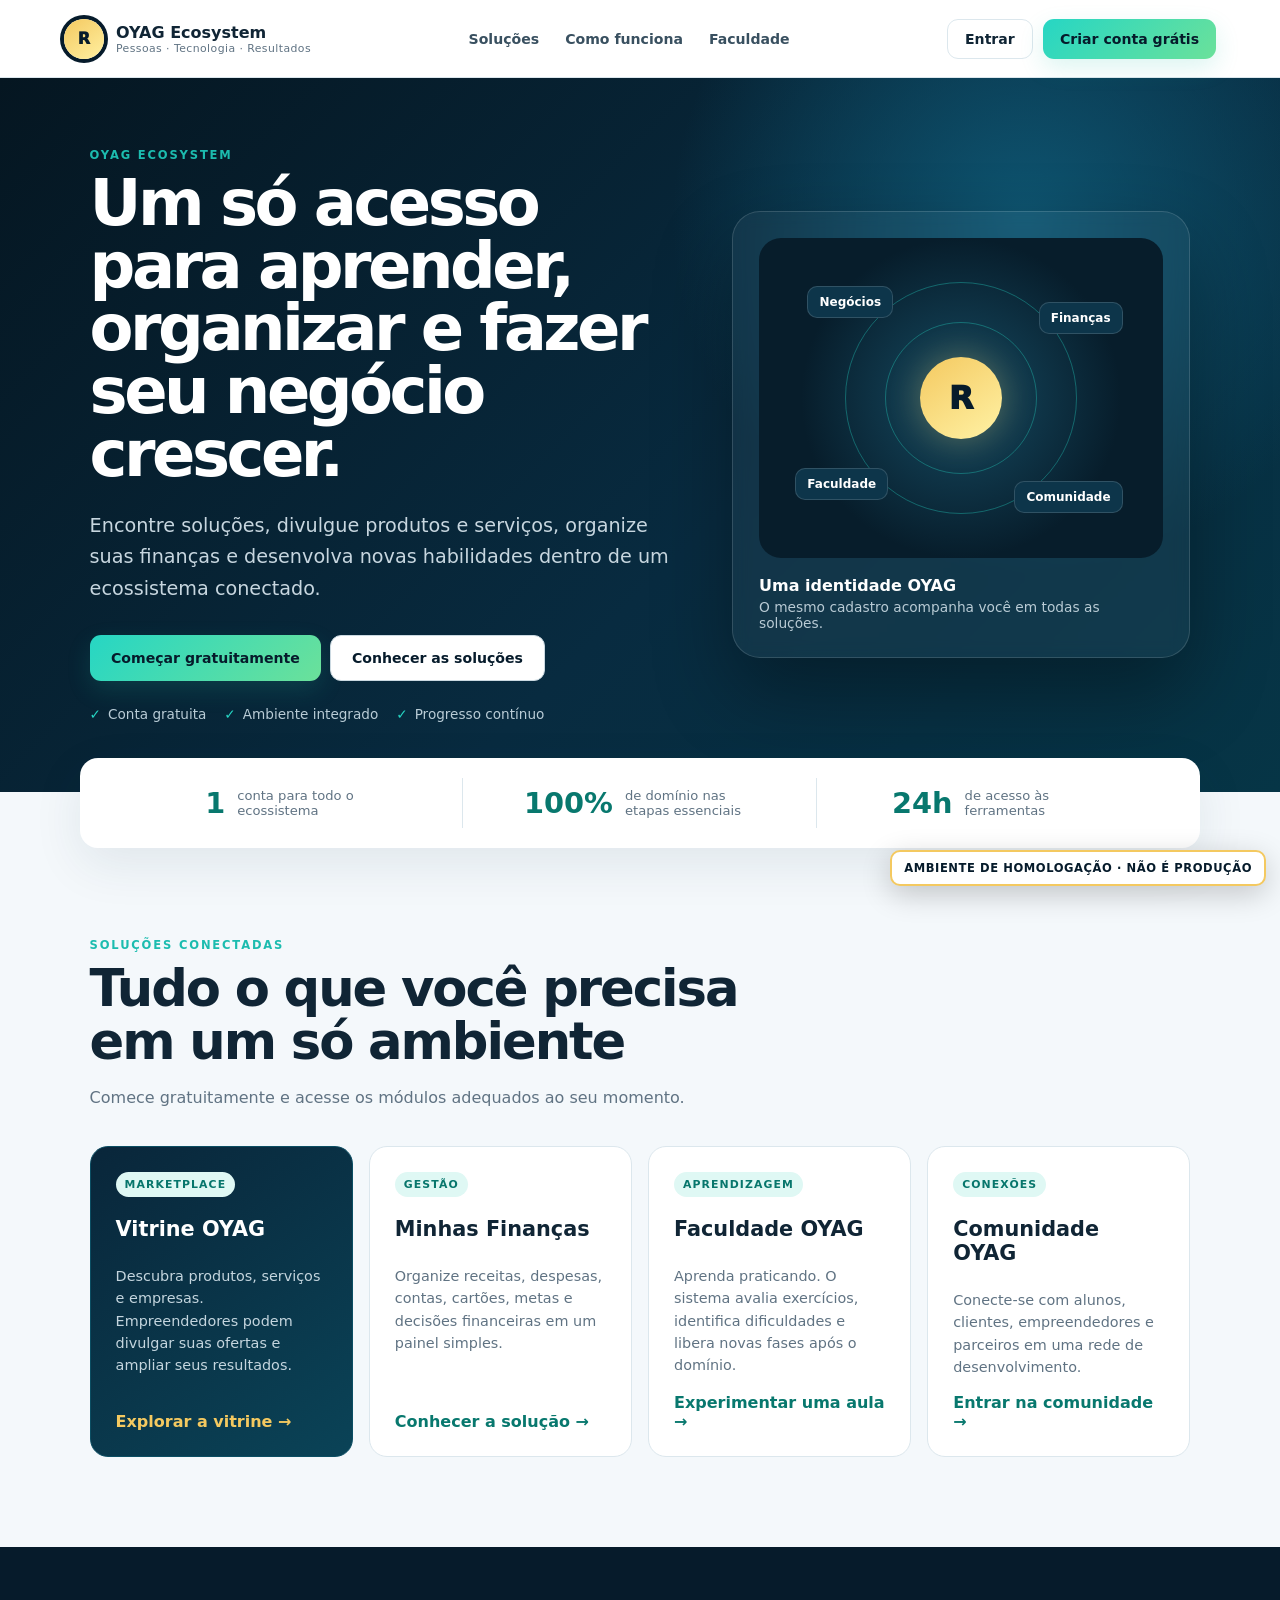
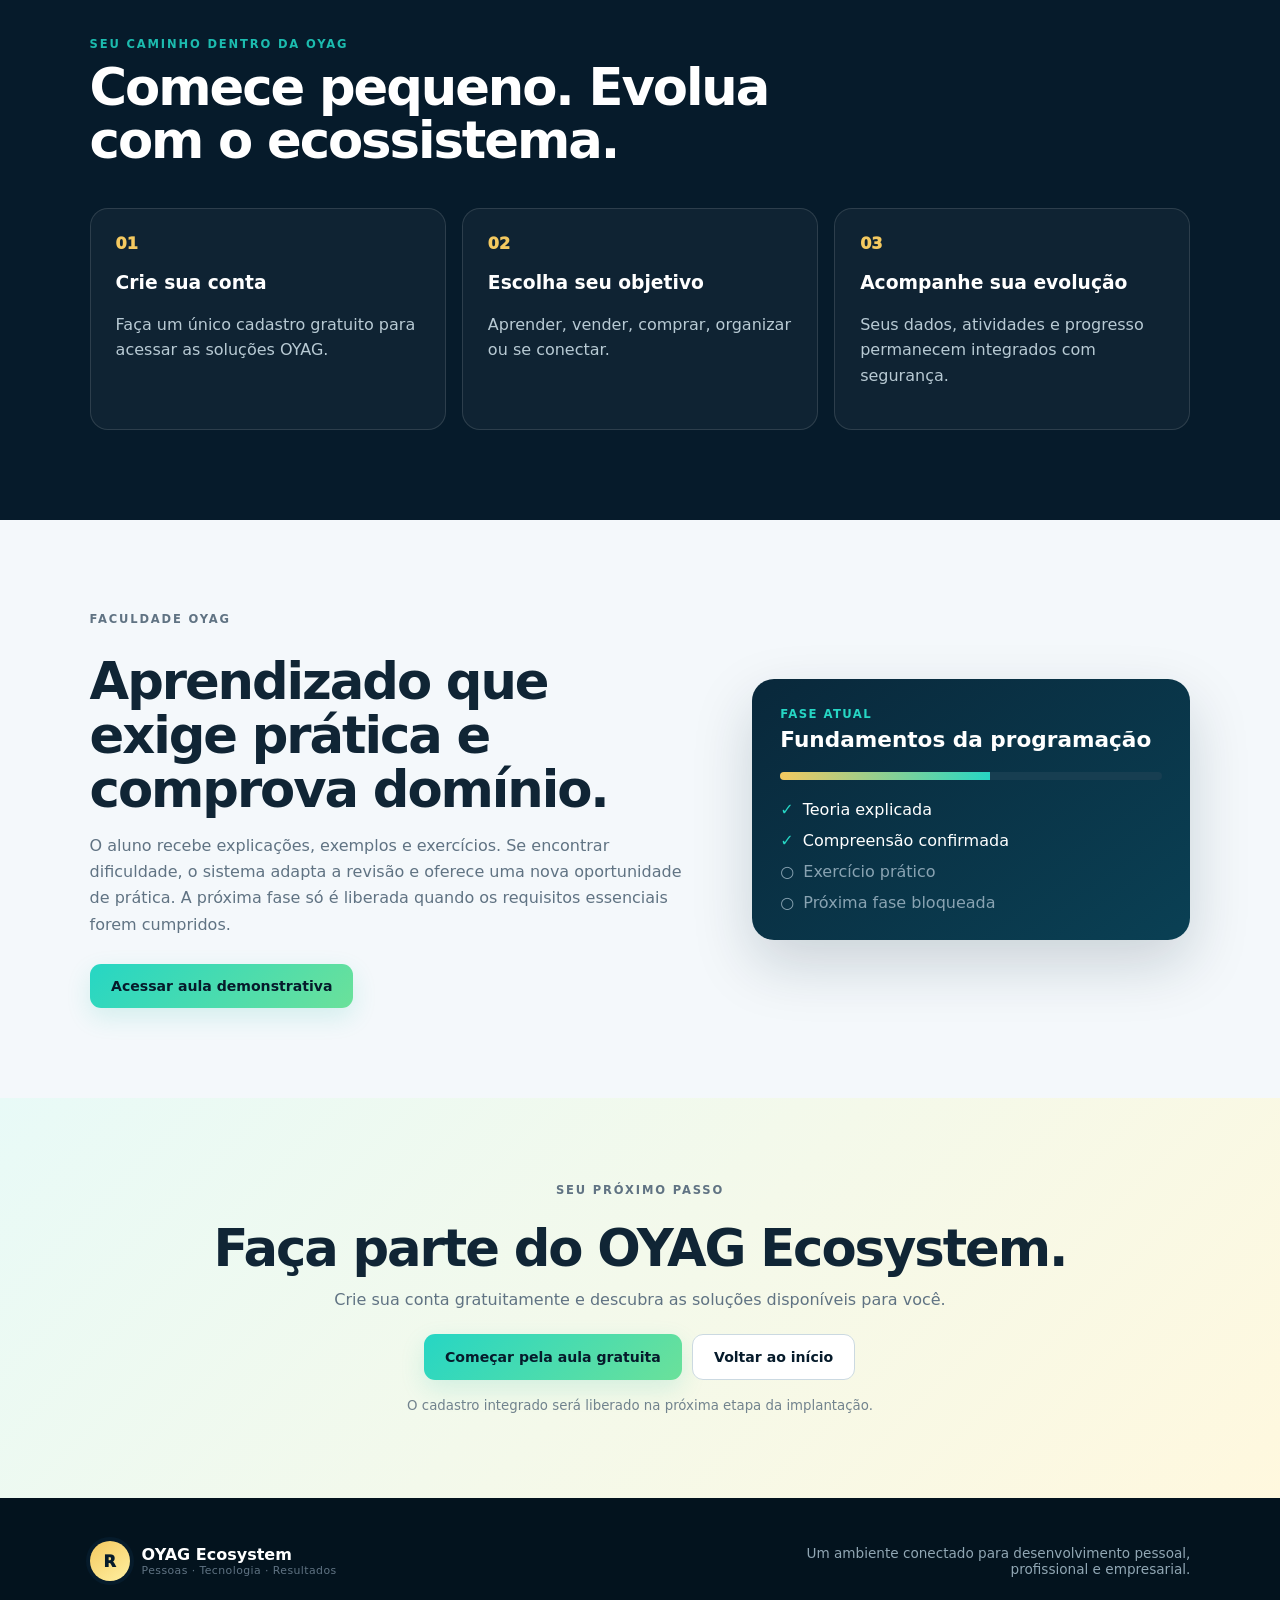
==== index.html @ 1063b657 "feat(homolog): connect public OYAG access to Supabase Auth" ====
<!doctype html>
<html lang="pt-BR">
<head>
  <meta charset="utf-8">
  <meta name="viewport" content="width=device-width,initial-scale=1">
  <meta name="description" content="OYAG Ecosystem: negócios, aprendizagem, gestão e oportunidades em uma única conta.">
  <title>OYAG Ecosystem</title>
  <link rel="stylesheet" href="./styles.css">
  <meta name="robots" content="noindex,nofollow,noarchive">
  <script src="./config.homolog.js" defer></script>
</head>
<body><div class="homolog-badge" role="status">AMBIENTE DE HOMOLOGAÇÃO · NÃO É PRODUÇÃO</div>
<header class="topbar">
  <a class="brand" href="#inicio" aria-label="OYAG Ecosystem"><span class="brand-mark">R</span><span><strong>OYAG Ecosystem</strong><small>Pessoas · Tecnologia · Resultados</small></span></a>
  <nav aria-label="Navegação principal"><a href="#solucoes">Soluções</a><a href="#como-funciona">Como funciona</a><a href="#faculdade">Faculdade</a></nav>
  <div class="header-actions"><a class="button ghost" href="./login.html">Entrar</a><a class="button primary" href="./login.html?mode=signup">Criar conta grátis</a></div>
</header>
<main>
  <section id="inicio" class="hero">
    <div class="hero-copy">
      <p class="eyebrow">OYAG Ecosystem</p>
      <h1>Um só acesso para aprender, organizar e fazer seu negócio crescer.</h1>
      <p class="lead">Encontre soluções, divulgue produtos e serviços, organize suas finanças e desenvolva novas habilidades dentro de um ecossistema conectado.</p>
      <div class="hero-actions"><a class="button primary large" href="./login.html?mode=signup">Começar gratuitamente</a><a class="button secondary large" href="#solucoes">Conhecer as soluções</a></div>
      <ul class="trust-list"><li>Conta gratuita</li><li>Ambiente integrado</li><li>Progresso contínuo</li></ul>
    </div>
    <div class="hero-panel" aria-label="Visão geral do OYAG Ecosystem">
      <div class="orbit"><span class="core">R</span><span class="node n1">Negócios</span><span class="node n2">Finanças</span><span class="node n3">Faculdade</span><span class="node n4">Comunidade</span></div>
      <div class="panel-note"><strong>Uma identidade OYAG</strong><span>O mesmo cadastro acompanha você em todas as soluções.</span></div>
    </div>
  </section>
  <section class="numbers" aria-label="Diferenciais"><div><strong>1</strong><span>conta para todo o ecossistema</span></div><div><strong>100%</strong><span>de domínio nas etapas essenciais</span></div><div><strong>24h</strong><span>de acesso às ferramentas</span></div></section>
  <section id="solucoes" class="section">
    <div class="section-heading"><p class="eyebrow">Soluções conectadas</p><h2>Tudo o que você precisa em um só ambiente</h2><p>Comece gratuitamente e acesse os módulos adequados ao seu momento.</p></div>
    <div class="cards">
      <article class="card featured"><span class="tag">Marketplace</span><h3>Vitrine OYAG</h3><p>Descubra produtos, serviços e empresas. Empreendedores podem divulgar suas ofertas e ampliar seus resultados.</p><a href="#acesso">Explorar a vitrine <span>→</span></a></article>
      <article class="card"><span class="tag">Gestão</span><h3>Minhas Finanças</h3><p>Organize receitas, despesas, contas, cartões, metas e decisões financeiras em um painel simples.</p><a href="#acesso">Conhecer a solução <span>→</span></a></article>
      <article class="card"><span class="tag">Aprendizagem</span><h3>Faculdade OYAG</h3><p>Aprenda praticando. O sistema avalia exercícios, identifica dificuldades e libera novas fases após o domínio.</p><a href="./faculdade/">Experimentar uma aula <span>→</span></a></article>
      <article class="card"><span class="tag">Conexões</span><h3>Comunidade OYAG</h3><p>Conecte-se com alunos, clientes, empreendedores e parceiros em uma rede de desenvolvimento.</p><a href="./login.html">Entrar na comunidade <span>→</span></a></article>
    </div>
  </section>
  <section id="como-funciona" class="section dark">
    <div class="section-heading"><p class="eyebrow">Seu caminho dentro da OYAG</p><h2>Comece pequeno. Evolua com o ecossistema.</h2></div>
    <div class="steps"><article><span>01</span><h3>Crie sua conta</h3><p>Faça um único cadastro gratuito para acessar as soluções OYAG.</p></article><article><span>02</span><h3>Escolha seu objetivo</h3><p>Aprender, vender, comprar, organizar ou se conectar.</p></article><article><span>03</span><h3>Acompanhe sua evolução</h3><p>Seus dados, atividades e progresso permanecem integrados com segurança.</p></article></div>
  </section>
  <section id="faculdade" class="section split">
    <div><p class="eyebrow">Faculdade OYAG</p><h2>Aprendizado que exige prática e comprova domínio.</h2><p>O aluno recebe explicações, exemplos e exercícios. Se encontrar dificuldade, o sistema adapta a revisão e oferece uma nova oportunidade de prática. A próxima fase só é liberada quando os requisitos essenciais forem cumpridos.</p><a class="button primary large" href="./faculdade/">Acessar aula demonstrativa</a></div>
    <div class="learning-card"><span>Fase atual</span><strong>Fundamentos da programação</strong><div class="progress"><i></i></div><ul><li class="done">Teoria explicada</li><li class="done">Compreensão confirmada</li><li>Exercício prático</li><li>Próxima fase bloqueada</li></ul></div>
  </section>
  <section id="acesso" class="cta"><p class="eyebrow">Seu próximo passo</p><h2>Faça parte do OYAG Ecosystem.</h2><p>Crie sua conta gratuitamente e descubra as soluções disponíveis para você.</p><div><a class="button primary large" href="./faculdade/">Começar pela aula gratuita</a><a class="button secondary large" href="#inicio">Voltar ao início</a></div><small>O cadastro integrado será liberado na próxima etapa da implantação.</small></section>
</main>
<footer><a class="brand" href="#inicio"><span class="brand-mark">R</span><span><strong>OYAG Ecosystem</strong><small>Pessoas · Tecnologia · Resultados</small></span></a><p>Um ambiente conectado para desenvolvimento pessoal, profissional e empresarial.</p></footer>
</body>
</html>
---- styles.css ----
:root{--navy:#061b2b;--navy2:#0a3148;--cyan:#26d6c4;--gold:#f4c960;--paper:#f4f8fb;--white:#fff;--ink:#102535;--muted:#607383;--line:#dce7ed}*{box-sizing:border-box}html{scroll-behavior:smooth;overflow-x:hidden}body{margin:0;overflow-x:hidden;background:var(--paper);color:var(--ink);font-family:Inter,ui-sans-serif,system-ui,-apple-system,"Segoe UI",sans-serif}a{color:inherit}.topbar{height:78px;padding:0 clamp(18px,5vw,72px);display:flex;align-items:center;justify-content:space-between;gap:24px;background:#fff;border-bottom:1px solid var(--line);position:sticky;top:0;z-index:20}.brand{display:flex;align-items:center;gap:12px;text-decoration:none;min-width:max-content}.brand-mark{width:40px;height:40px;display:grid;place-items:center;border-radius:50%;background:linear-gradient(145deg,var(--gold),#fff0a1);color:var(--navy);font-weight:950;box-shadow:0 0 0 4px var(--navy)}.brand strong,.brand small{display:block}.brand small{font-size:.68rem;color:var(--muted);letter-spacing:.04em}.topbar nav{display:flex;gap:26px}.topbar nav a{text-decoration:none;font-size:.88rem;font-weight:750;color:#395060}.header-actions,.hero-actions{display:flex;gap:10px}.button{display:inline-flex;align-items:center;justify-content:center;text-decoration:none;border-radius:11px;padding:11px 17px;font-weight:850;font-size:.88rem;transition:.2s}.button:hover{transform:translateY(-2px)}.primary{background:linear-gradient(135deg,var(--cyan),#6be19a);color:var(--navy);box-shadow:0 9px 24px #21bfa528}.ghost{border:1px solid var(--line);background:#fff}.secondary{background:#fff;color:var(--navy);border:1px solid #cbd9e1}.large{padding:14px 21px}.hero{min-height:650px;padding:70px clamp(20px,7vw,110px);display:grid;grid-template-columns:minmax(0,1.12fr) minmax(360px,.88fr);align-items:center;gap:60px;background:radial-gradient(circle at 80% 20%,#0e5571 0,transparent 30%),linear-gradient(135deg,#051621,#082b40 58%,#063546);color:#fff}.eyebrow{margin:0 0 10px;color:#1cbcaf;font-weight:900;text-transform:uppercase;letter-spacing:.16em;font-size:.72rem}.hero h1{font-size:clamp(2.5rem,5vw,5rem);line-height:.98;letter-spacing:-.055em;margin:0;max-width:850px}.lead{max-width:720px;color:#c7d6df;font-size:clamp(1rem,1.6vw,1.2rem);line-height:1.65;margin:24px 0 30px}.trust-list{display:flex;flex-wrap:wrap;gap:18px;list-style:none;padding:0;margin:25px 0 0;color:#b9ccd6;font-size:.85rem}.trust-list li:before{content:"✓";color:var(--cyan);font-weight:900;margin-right:7px}.hero-panel{border:1px solid #ffffff24;border-radius:28px;background:#ffffff0b;padding:26px;box-shadow:0 35px 80px #0005;backdrop-filter:blur(8px)}.orbit{height:320px;border-radius:22px;background:radial-gradient(circle,#164b62,#071d2b 62%);position:relative;overflow:hidden}.orbit:before,.orbit:after{content:"";position:absolute;inset:50%;transform:translate(-50%,-50%);border:1px solid #25d6c45c;border-radius:50%;width:230px;height:230px}.orbit:after{width:150px;height:150px}.core{position:absolute;inset:50% auto auto 50%;transform:translate(-50%,-50%);width:82px;height:82px;border-radius:50%;display:grid;place-items:center;background:linear-gradient(145deg,var(--gold),#fff2a5);color:var(--navy);font-size:2rem;font-weight:950;z-index:2;box-shadow:0 0 35px #f4c96055}.node{position:absolute;background:#0d354a;border:1px solid #ffffff25;border-radius:10px;padding:8px 11px;font-size:.75rem;font-weight:800}.n1{top:15%;left:12%}.n2{top:20%;right:10%}.n3{bottom:18%;left:9%}.n4{bottom:14%;right:10%}.panel-note{display:grid;gap:4px;margin-top:18px}.panel-note span{color:#b9cbd5;font-size:.86rem}.numbers{max-width:1120px;margin:-34px auto 0;padding:20px 30px;border-radius:18px;background:#fff;box-shadow:0 16px 50px #17374917;display:grid;grid-template-columns:repeat(3,1fr);position:relative;z-index:3}.numbers div{display:flex;align-items:center;justify-content:center;gap:12px;padding:8px 20px;border-right:1px solid var(--line)}.numbers div:last-child{border:0}.numbers strong{font-size:1.8rem;color:#08786e}.numbers span{font-size:.82rem;color:var(--muted);max-width:130px}.section{padding:90px clamp(20px,7vw,110px)}.section-heading{max-width:740px;margin-bottom:34px}.section-heading h2,.split h2,.cta h2{font-size:clamp(2rem,4vw,3.4rem);line-height:1.05;letter-spacing:-.04em;margin:0 0 14px}.section-heading>p:last-child,.split>div>p{color:var(--muted);line-height:1.65}.cards{display:grid;grid-template-columns:repeat(4,1fr);gap:16px}.card{min-height:285px;padding:25px;border:1px solid var(--line);border-radius:18px;background:#fff;display:flex;flex-direction:column}.card.featured{background:linear-gradient(145deg,#09263a,#0a4357);color:#fff;border-color:#0b4e63}.tag{align-self:flex-start;border-radius:99px;padding:6px 9px;background:#dff8f4;color:#07766c;font-size:.68rem;font-weight:900;text-transform:uppercase;letter-spacing:.1em}.card h3{font-size:1.3rem;margin:20px 0 10px}.card p{line-height:1.55;color:var(--muted);font-size:.9rem}.card.featured p{color:#c4d5de}.card a{margin-top:auto;text-decoration:none;font-weight:850;color:#08786e}.card.featured a{color:var(--gold)}.dark{background:var(--navy);color:#fff}.dark .section-heading{margin-bottom:40px}.steps{display:grid;grid-template-columns:repeat(3,1fr);gap:16px}.steps article{padding:25px;border:1px solid #ffffff1f;border-radius:18px;background:#ffffff0a}.steps span{color:var(--gold);font-weight:950}.steps p{color:#b8cad4;line-height:1.6}.split{display:grid;grid-template-columns:1.15fr .85fr;gap:70px;align-items:center}.split>div>p{margin-bottom:26px}.learning-card{padding:28px;border-radius:22px;background:linear-gradient(145deg,#09283b,#0a4054);color:#fff;box-shadow:0 24px 60px #09283b2d}.learning-card>span,.learning-card>strong{display:block}.learning-card>span{color:var(--cyan);font-size:.73rem;text-transform:uppercase;font-weight:900;letter-spacing:.12em}.learning-card>strong{font-size:1.35rem;margin:6px 0 20px}.progress{height:8px;border-radius:99px;background:#173e51;overflow:hidden}.progress i{display:block;width:55%;height:100%;background:linear-gradient(90deg,var(--gold),var(--cyan))}.learning-card ul{list-style:none;padding:0;margin:20px 0 0;display:grid;gap:12px}.learning-card li{color:#89a3b2}.learning-card li:before{content:"○";margin-right:9px}.learning-card li.done{color:#fff}.learning-card li.done:before{content:"✓";color:var(--cyan)}.cta{text-align:center;background:linear-gradient(135deg,#e8faf7,#fff8de);padding:85px 20px}.cta p{max-width:620px;margin:0 auto 25px;color:var(--muted)}.cta>div{display:flex;gap:10px;justify-content:center;flex-wrap:wrap}.cta small{display:block;margin-top:18px;color:#72838e}footer{background:#03131e;color:#fff;padding:34px clamp(20px,7vw,110px);display:flex;justify-content:space-between;align-items:center;gap:30px}footer p{color:#91a7b4;max-width:420px;text-align:right;font-size:.85rem}@media(max-width:980px){.topbar nav{display:none}.hero{grid-template-columns:1fr;padding-top:55px}.hero-panel{max-width:650px}.cards{grid-template-columns:repeat(2,1fr)}.split{grid-template-columns:1fr}.steps{grid-template-columns:1fr}}@media(max-width:650px){.topbar{height:70px;padding:0 14px}.brand small,.header-actions .ghost{display:none}.header-actions .button{padding:10px 12px;font-size:.76rem}.hero{padding:44px 18px 70px;grid-template-columns:1fr;gap:36px;min-height:auto}.hero h1{font-size:2.65rem}.hero-actions{display:grid}.hero-panel{padding:12px}.orbit{height:260px}.numbers{margin:0;border-radius:0;grid-template-columns:1fr;padding:15px}.numbers div{border-right:0;border-bottom:1px solid var(--line);justify-content:flex-start}.section{padding:65px 18px}.cards{grid-template-columns:1fr}.steps{grid-template-columns:1fr}.split{gap:35px}.cta{padding:65px 18px}footer{display:grid}footer p{text-align:left}}

/* Movimento leve e acessível */
@keyframes oyagRise{from{opacity:0;transform:translateY(18px)}to{opacity:1;transform:translateY(0)}}
@keyframes oyagReveal{from{opacity:0;transform:scale(.985)}to{opacity:1;transform:scale(1)}}
@keyframes oyagPulse{0%,100%{box-shadow:0 0 30px #f4c9603d}50%{box-shadow:0 0 46px #26d6c46b}}
@keyframes oyagOrbit{from{transform:translate(-50%,-50%) rotate(0deg)}to{transform:translate(-50%,-50%) rotate(360deg)}}

.hero-copy{animation:oyagRise .65s cubic-bezier(.2,.7,.2,1) both}
.hero-panel{animation:oyagReveal .7s .12s cubic-bezier(.2,.7,.2,1) both}
.numbers{animation:oyagRise .55s .22s cubic-bezier(.2,.7,.2,1) both}
.core{animation:oyagPulse 3.6s ease-in-out infinite}
.orbit:before{animation:oyagOrbit 24s linear infinite}
.card,.steps article,.learning-card{transition:transform .22s ease,box-shadow .22s ease,border-color .22s ease}
.card:hover,.steps article:hover{transform:translateY(-5px);box-shadow:0 16px 35px #082b4018;border-color:#26bdae70}
.learning-card:hover{transform:translateY(-4px);box-shadow:0 30px 70px #09283b3b}
.topbar nav a{position:relative;transition:color .18s ease}
.topbar nav a:after{content:"";position:absolute;left:0;right:100%;bottom:-7px;height:2px;background:var(--cyan);transition:right .2s ease}
.topbar nav a:hover{color:#08786e}.topbar nav a:hover:after{right:0}
.button{will-change:transform}.button:active{transform:translateY(0) scale(.98)}
.card a span{display:inline-block;transition:transform .18s ease}.card a:hover span{transform:translateX(4px)}

@media(prefers-reduced-motion:reduce){
 html{scroll-behavior:auto}
 *,*:before,*:after{animation-duration:.01ms!important;animation-iteration-count:1!important;transition-duration:.01ms!important;scroll-behavior:auto!important}
}

/* Homologação OYAG: identificação visual explícita */
.homolog-badge{position:fixed;right:14px;bottom:14px;z-index:999999;padding:9px 12px;border-radius:10px;background:#fff;color:#061b2b;border:2px solid #f4c960;font-size:.72rem;font-weight:900;letter-spacing:.05em;box-shadow:0 8px 30px #0003}
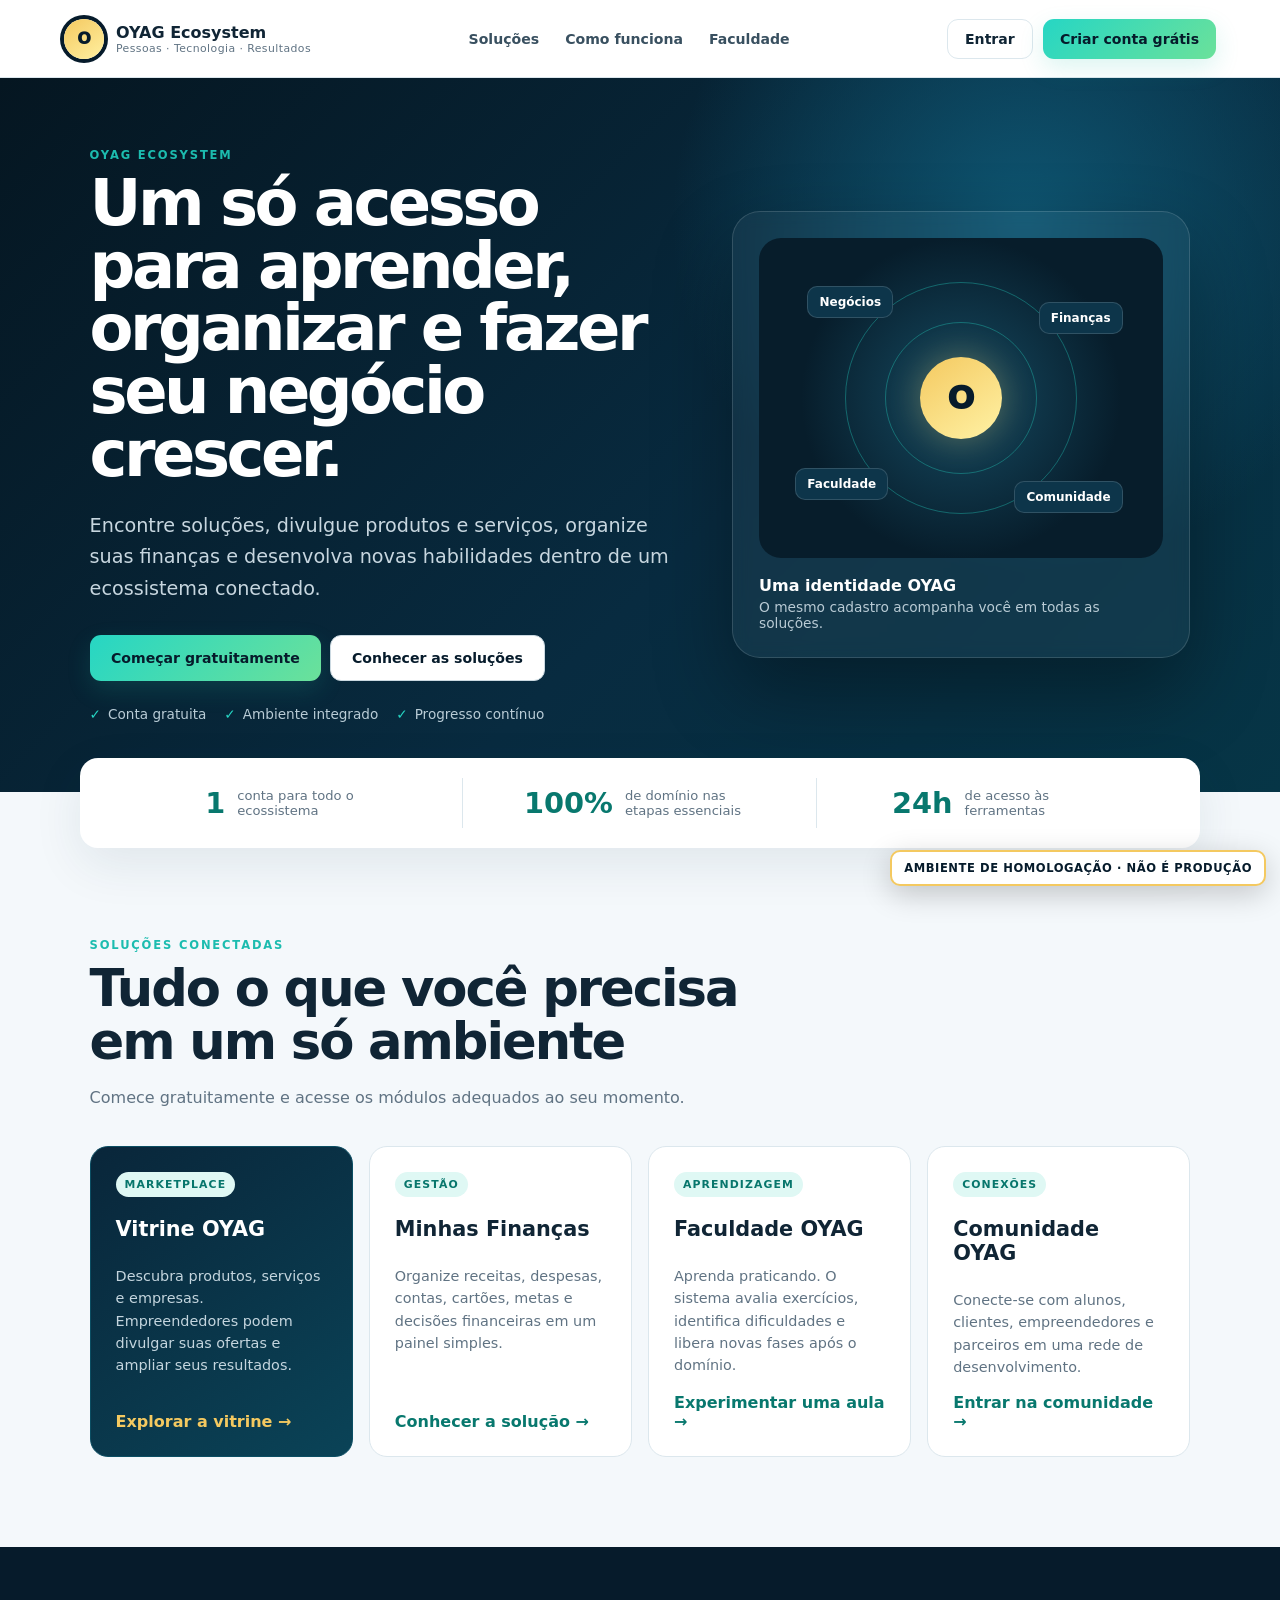
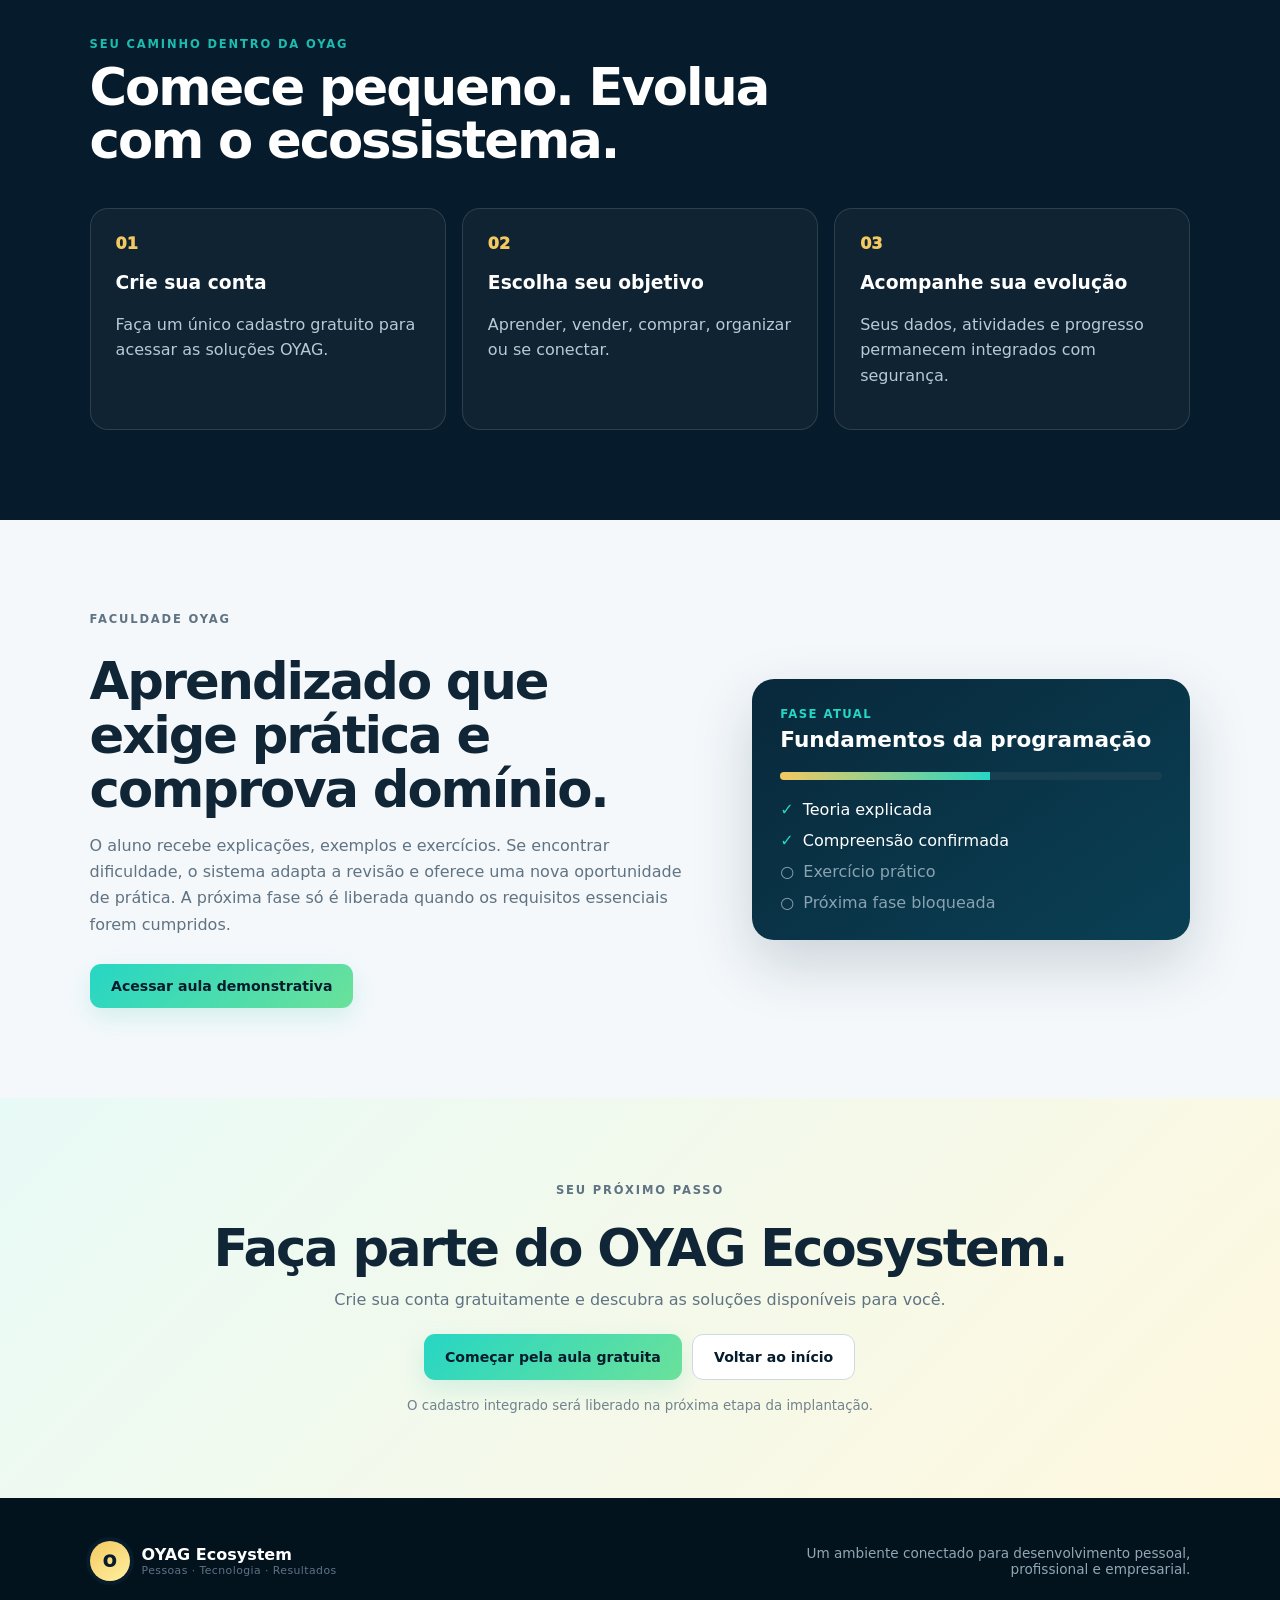
==== commit 345f5c6d: "brand(homolog): complete visible OYAG identity migration" ====
--- a/index.html
+++ b/index.html
@@ -11,7 +11,7 @@
 </head>
 <body><div class="homolog-badge" role="status">AMBIENTE DE HOMOLOGAÇÃO · NÃO É PRODUÇÃO</div>
 <header class="topbar">
-  <a class="brand" href="#inicio" aria-label="OYAG Ecosystem"><span class="brand-mark">R</span><span><strong>OYAG Ecosystem</strong><small>Pessoas · Tecnologia · Resultados</small></span></a>
+  <a class="brand" href="#inicio" aria-label="OYAG Ecosystem"><span class="brand-mark">O</span><span><strong>OYAG Ecosystem</strong><small>Pessoas · Tecnologia · Resultados</small></span></a>
   <nav aria-label="Navegação principal"><a href="#solucoes">Soluções</a><a href="#como-funciona">Como funciona</a><a href="#faculdade">Faculdade</a></nav>
   <div class="header-actions"><a class="button ghost" href="./login.html">Entrar</a><a class="button primary" href="./login.html?mode=signup">Criar conta grátis</a></div>
 </header>
@@ -25,7 +25,7 @@
       <ul class="trust-list"><li>Conta gratuita</li><li>Ambiente integrado</li><li>Progresso contínuo</li></ul>
     </div>
     <div class="hero-panel" aria-label="Visão geral do OYAG Ecosystem">
-      <div class="orbit"><span class="core">R</span><span class="node n1">Negócios</span><span class="node n2">Finanças</span><span class="node n3">Faculdade</span><span class="node n4">Comunidade</span></div>
+      <div class="orbit"><span class="core">O</span><span class="node n1">Negócios</span><span class="node n2">Finanças</span><span class="node n3">Faculdade</span><span class="node n4">Comunidade</span></div>
       <div class="panel-note"><strong>Uma identidade OYAG</strong><span>O mesmo cadastro acompanha você em todas as soluções.</span></div>
     </div>
   </section>
@@ -49,6 +49,6 @@
   </section>
   <section id="acesso" class="cta"><p class="eyebrow">Seu próximo passo</p><h2>Faça parte do OYAG Ecosystem.</h2><p>Crie sua conta gratuitamente e descubra as soluções disponíveis para você.</p><div><a class="button primary large" href="./faculdade/">Começar pela aula gratuita</a><a class="button secondary large" href="#inicio">Voltar ao início</a></div><small>O cadastro integrado será liberado na próxima etapa da implantação.</small></section>
 </main>
-<footer><a class="brand" href="#inicio"><span class="brand-mark">R</span><span><strong>OYAG Ecosystem</strong><small>Pessoas · Tecnologia · Resultados</small></span></a><p>Um ambiente conectado para desenvolvimento pessoal, profissional e empresarial.</p></footer>
+<footer><a class="brand" href="#inicio"><span class="brand-mark">O</span><span><strong>OYAG Ecosystem</strong><small>Pessoas · Tecnologia · Resultados</small></span></a><p>Um ambiente conectado para desenvolvimento pessoal, profissional e empresarial.</p></footer>
 </body>
 </html>
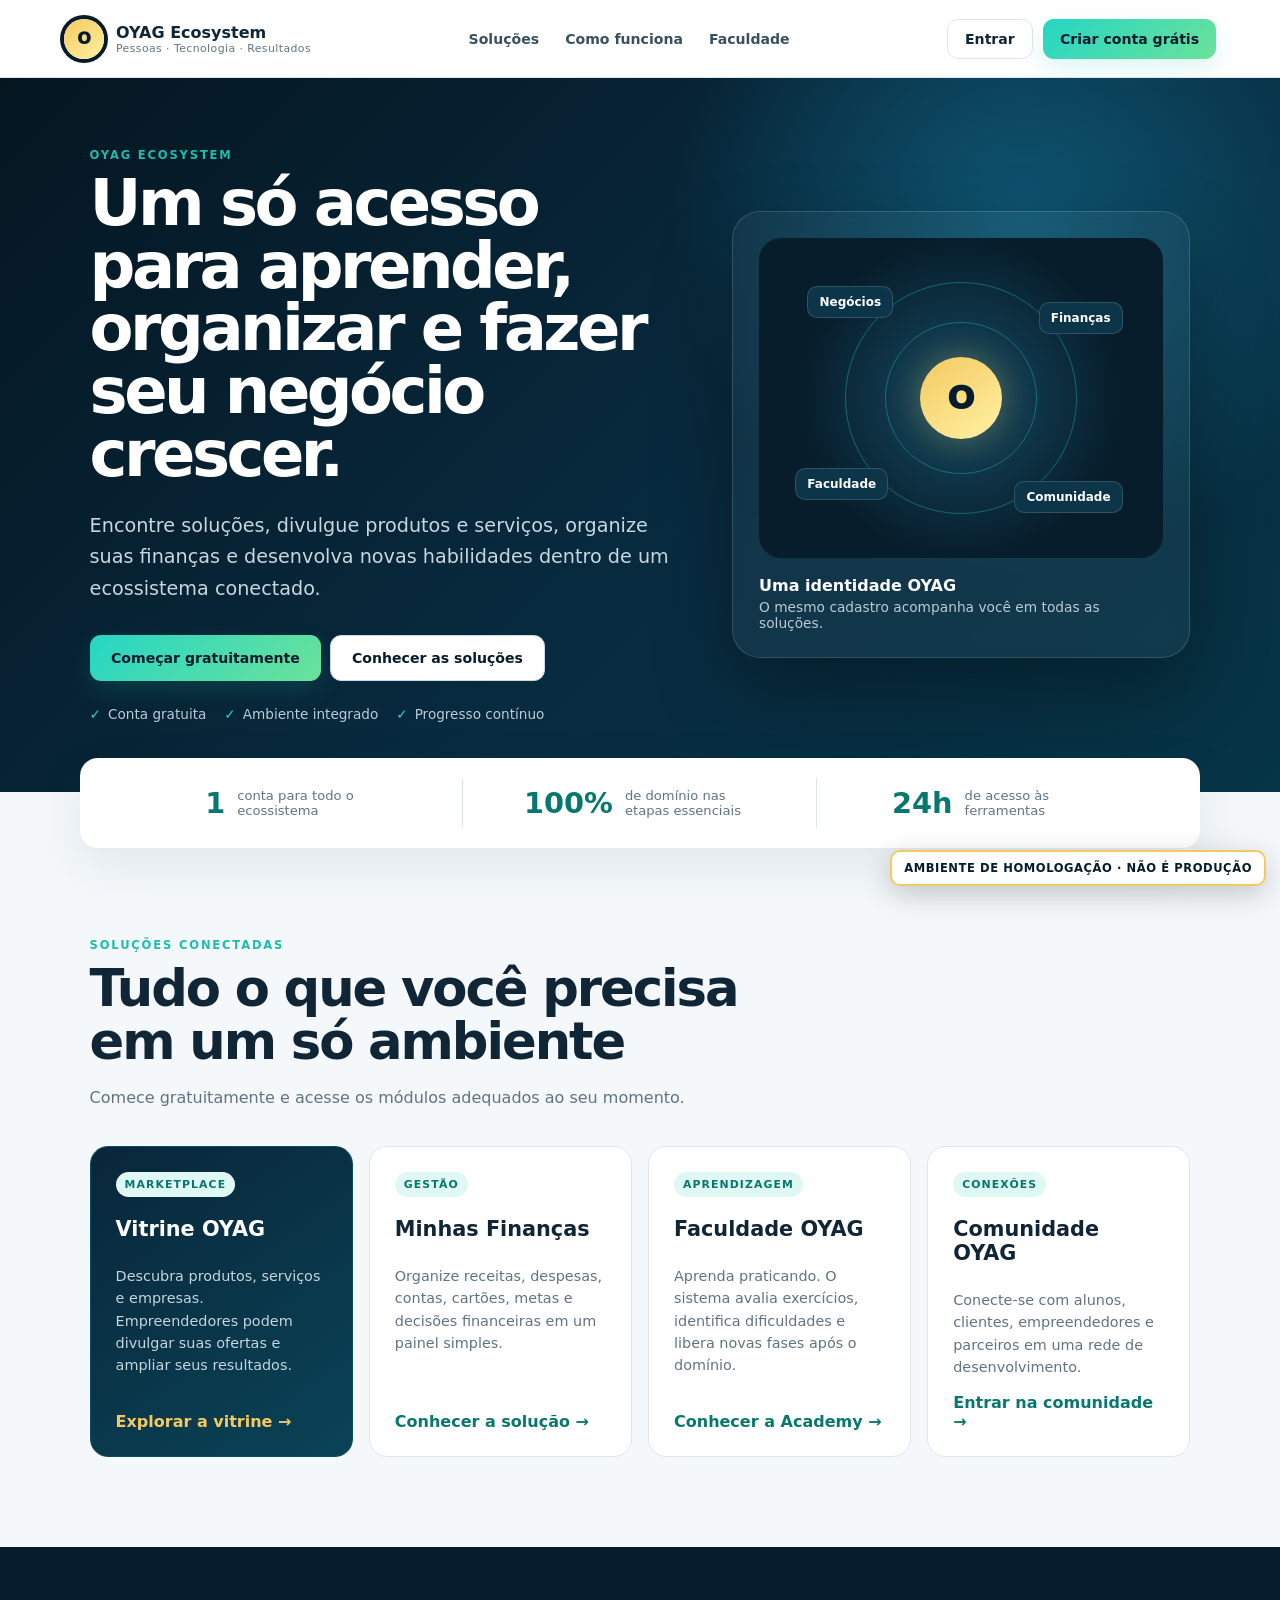
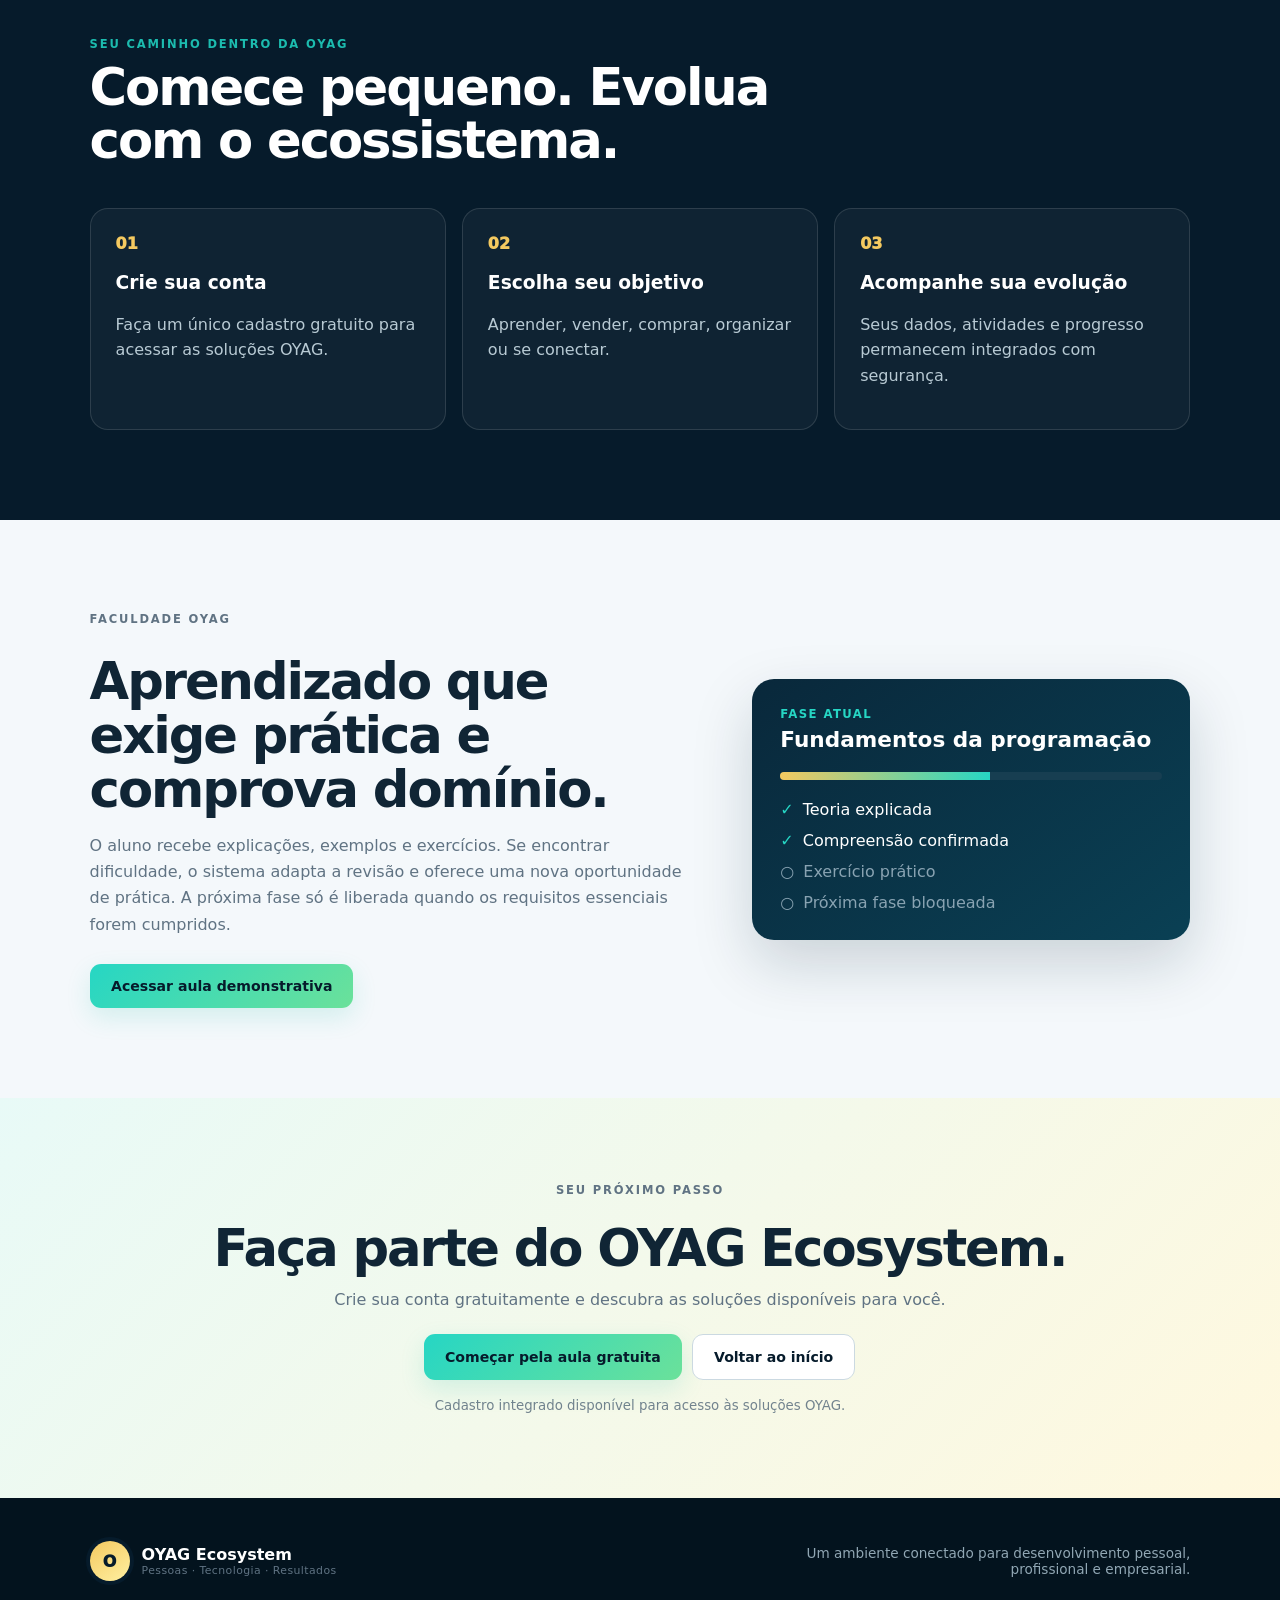
==== commit e4074d9f: "prod: remove homologation routing fallback" ====
--- a/index.html
+++ b/index.html
@@ -1,54 +1,13 @@
 <!doctype html>
 <html lang="pt-BR">
-<head>
-  <meta charset="utf-8">
-  <meta name="viewport" content="width=device-width,initial-scale=1">
-  <meta name="description" content="OYAG Ecosystem: negócios, aprendizagem, gestão e oportunidades em uma única conta.">
-  <title>OYAG Ecosystem</title>
-  <link rel="stylesheet" href="./styles.css">
-  <meta name="robots" content="noindex,nofollow,noarchive">
-  <script src="./config.homolog.js" defer></script>
-</head>
-<body><div class="homolog-badge" role="status">AMBIENTE DE HOMOLOGAÇÃO · NÃO É PRODUÇÃO</div>
-<header class="topbar">
-  <a class="brand" href="#inicio" aria-label="OYAG Ecosystem"><span class="brand-mark">O</span><span><strong>OYAG Ecosystem</strong><small>Pessoas · Tecnologia · Resultados</small></span></a>
-  <nav aria-label="Navegação principal"><a href="#solucoes">Soluções</a><a href="#como-funciona">Como funciona</a><a href="#faculdade">Faculdade</a></nav>
-  <div class="header-actions"><a class="button ghost" href="./login.html">Entrar</a><a class="button primary" href="./login.html?mode=signup">Criar conta grátis</a></div>
-</header>
-<main>
-  <section id="inicio" class="hero">
-    <div class="hero-copy">
-      <p class="eyebrow">OYAG Ecosystem</p>
-      <h1>Um só acesso para aprender, organizar e fazer seu negócio crescer.</h1>
-      <p class="lead">Encontre soluções, divulgue produtos e serviços, organize suas finanças e desenvolva novas habilidades dentro de um ecossistema conectado.</p>
-      <div class="hero-actions"><a class="button primary large" href="./login.html?mode=signup">Começar gratuitamente</a><a class="button secondary large" href="#solucoes">Conhecer as soluções</a></div>
-      <ul class="trust-list"><li>Conta gratuita</li><li>Ambiente integrado</li><li>Progresso contínuo</li></ul>
-    </div>
-    <div class="hero-panel" aria-label="Visão geral do OYAG Ecosystem">
-      <div class="orbit"><span class="core">O</span><span class="node n1">Negócios</span><span class="node n2">Finanças</span><span class="node n3">Faculdade</span><span class="node n4">Comunidade</span></div>
-      <div class="panel-note"><strong>Uma identidade OYAG</strong><span>O mesmo cadastro acompanha você em todas as soluções.</span></div>
-    </div>
-  </section>
-  <section class="numbers" aria-label="Diferenciais"><div><strong>1</strong><span>conta para todo o ecossistema</span></div><div><strong>100%</strong><span>de domínio nas etapas essenciais</span></div><div><strong>24h</strong><span>de acesso às ferramentas</span></div></section>
-  <section id="solucoes" class="section">
-    <div class="section-heading"><p class="eyebrow">Soluções conectadas</p><h2>Tudo o que você precisa em um só ambiente</h2><p>Comece gratuitamente e acesse os módulos adequados ao seu momento.</p></div>
-    <div class="cards">
-      <article class="card featured"><span class="tag">Marketplace</span><h3>Vitrine OYAG</h3><p>Descubra produtos, serviços e empresas. Empreendedores podem divulgar suas ofertas e ampliar seus resultados.</p><a href="#acesso">Explorar a vitrine <span>→</span></a></article>
-      <article class="card"><span class="tag">Gestão</span><h3>Minhas Finanças</h3><p>Organize receitas, despesas, contas, cartões, metas e decisões financeiras em um painel simples.</p><a href="#acesso">Conhecer a solução <span>→</span></a></article>
-      <article class="card"><span class="tag">Aprendizagem</span><h3>Faculdade OYAG</h3><p>Aprenda praticando. O sistema avalia exercícios, identifica dificuldades e libera novas fases após o domínio.</p><a href="./faculdade/">Experimentar uma aula <span>→</span></a></article>
-      <article class="card"><span class="tag">Conexões</span><h3>Comunidade OYAG</h3><p>Conecte-se com alunos, clientes, empreendedores e parceiros em uma rede de desenvolvimento.</p><a href="./login.html">Entrar na comunidade <span>→</span></a></article>
-    </div>
-  </section>
-  <section id="como-funciona" class="section dark">
-    <div class="section-heading"><p class="eyebrow">Seu caminho dentro da OYAG</p><h2>Comece pequeno. Evolua com o ecossistema.</h2></div>
-    <div class="steps"><article><span>01</span><h3>Crie sua conta</h3><p>Faça um único cadastro gratuito para acessar as soluções OYAG.</p></article><article><span>02</span><h3>Escolha seu objetivo</h3><p>Aprender, vender, comprar, organizar ou se conectar.</p></article><article><span>03</span><h3>Acompanhe sua evolução</h3><p>Seus dados, atividades e progresso permanecem integrados com segurança.</p></article></div>
-  </section>
-  <section id="faculdade" class="section split">
-    <div><p class="eyebrow">Faculdade OYAG</p><h2>Aprendizado que exige prática e comprova domínio.</h2><p>O aluno recebe explicações, exemplos e exercícios. Se encontrar dificuldade, o sistema adapta a revisão e oferece uma nova oportunidade de prática. A próxima fase só é liberada quando os requisitos essenciais forem cumpridos.</p><a class="button primary large" href="./faculdade/">Acessar aula demonstrativa</a></div>
-    <div class="learning-card"><span>Fase atual</span><strong>Fundamentos da programação</strong><div class="progress"><i></i></div><ul><li class="done">Teoria explicada</li><li class="done">Compreensão confirmada</li><li>Exercício prático</li><li>Próxima fase bloqueada</li></ul></div>
-  </section>
-  <section id="acesso" class="cta"><p class="eyebrow">Seu próximo passo</p><h2>Faça parte do OYAG Ecosystem.</h2><p>Crie sua conta gratuitamente e descubra as soluções disponíveis para você.</p><div><a class="button primary large" href="./faculdade/">Começar pela aula gratuita</a><a class="button secondary large" href="#inicio">Voltar ao início</a></div><small>O cadastro integrado será liberado na próxima etapa da implantação.</small></section>
-</main>
-<footer><a class="brand" href="#inicio"><span class="brand-mark">O</span><span><strong>OYAG Ecosystem</strong><small>Pessoas · Tecnologia · Resultados</small></span></a><p>Um ambiente conectado para desenvolvimento pessoal, profissional e empresarial.</p></footer>
-</body>
-</html>+<head><meta charset="utf-8"><meta name="viewport" content="width=device-width,initial-scale=1"><meta name="robots" content="index,follow"><title>OYAG Ecosystem</title></head>
+<body style="margin:0;background:#061b2b">
+<script>
+(function(){
+  var target = window.matchMedia('(max-width: 767px)').matches ? './mobile/' : './desktop/';
+  var suffix = location.search || '';
+  location.replace(target + suffix);
+})();
+</script>
+<noscript><a href="./desktop/">Acessar OYAG Ecosystem</a></noscript>
+</body></html>
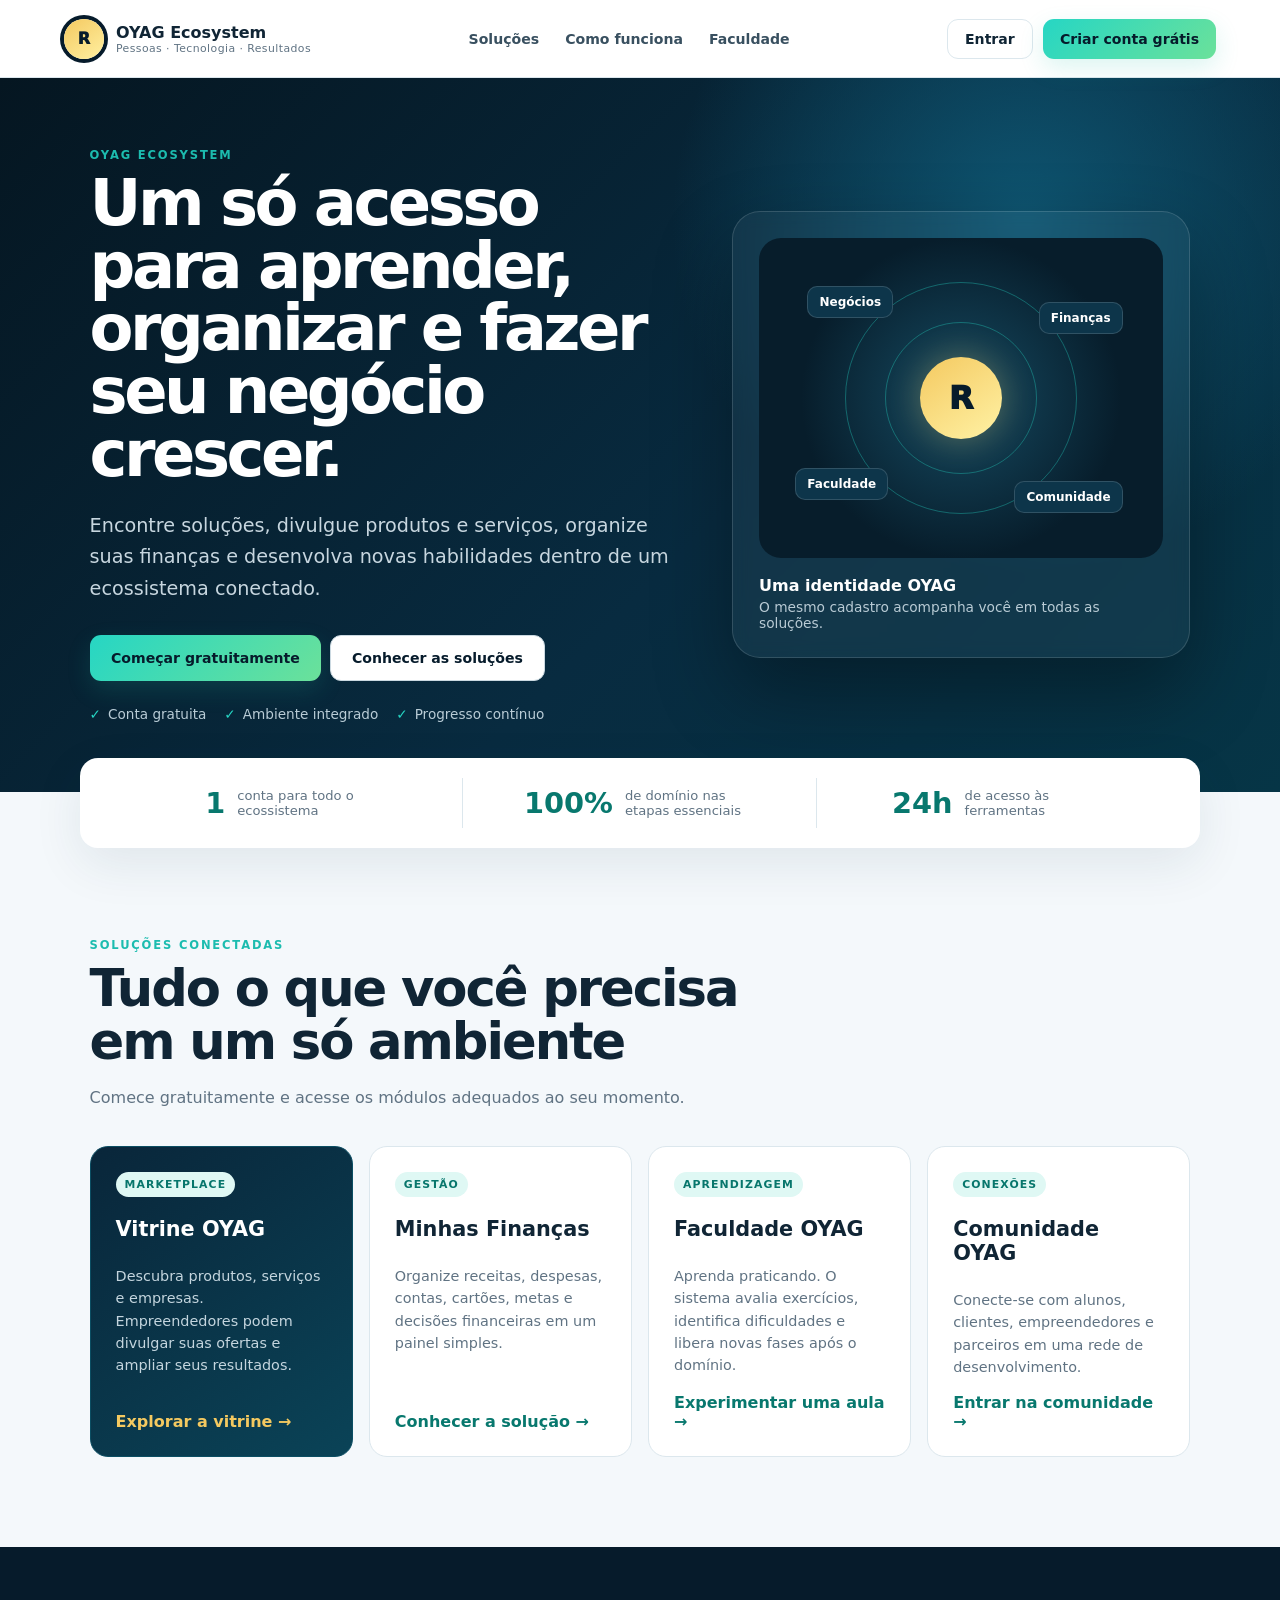
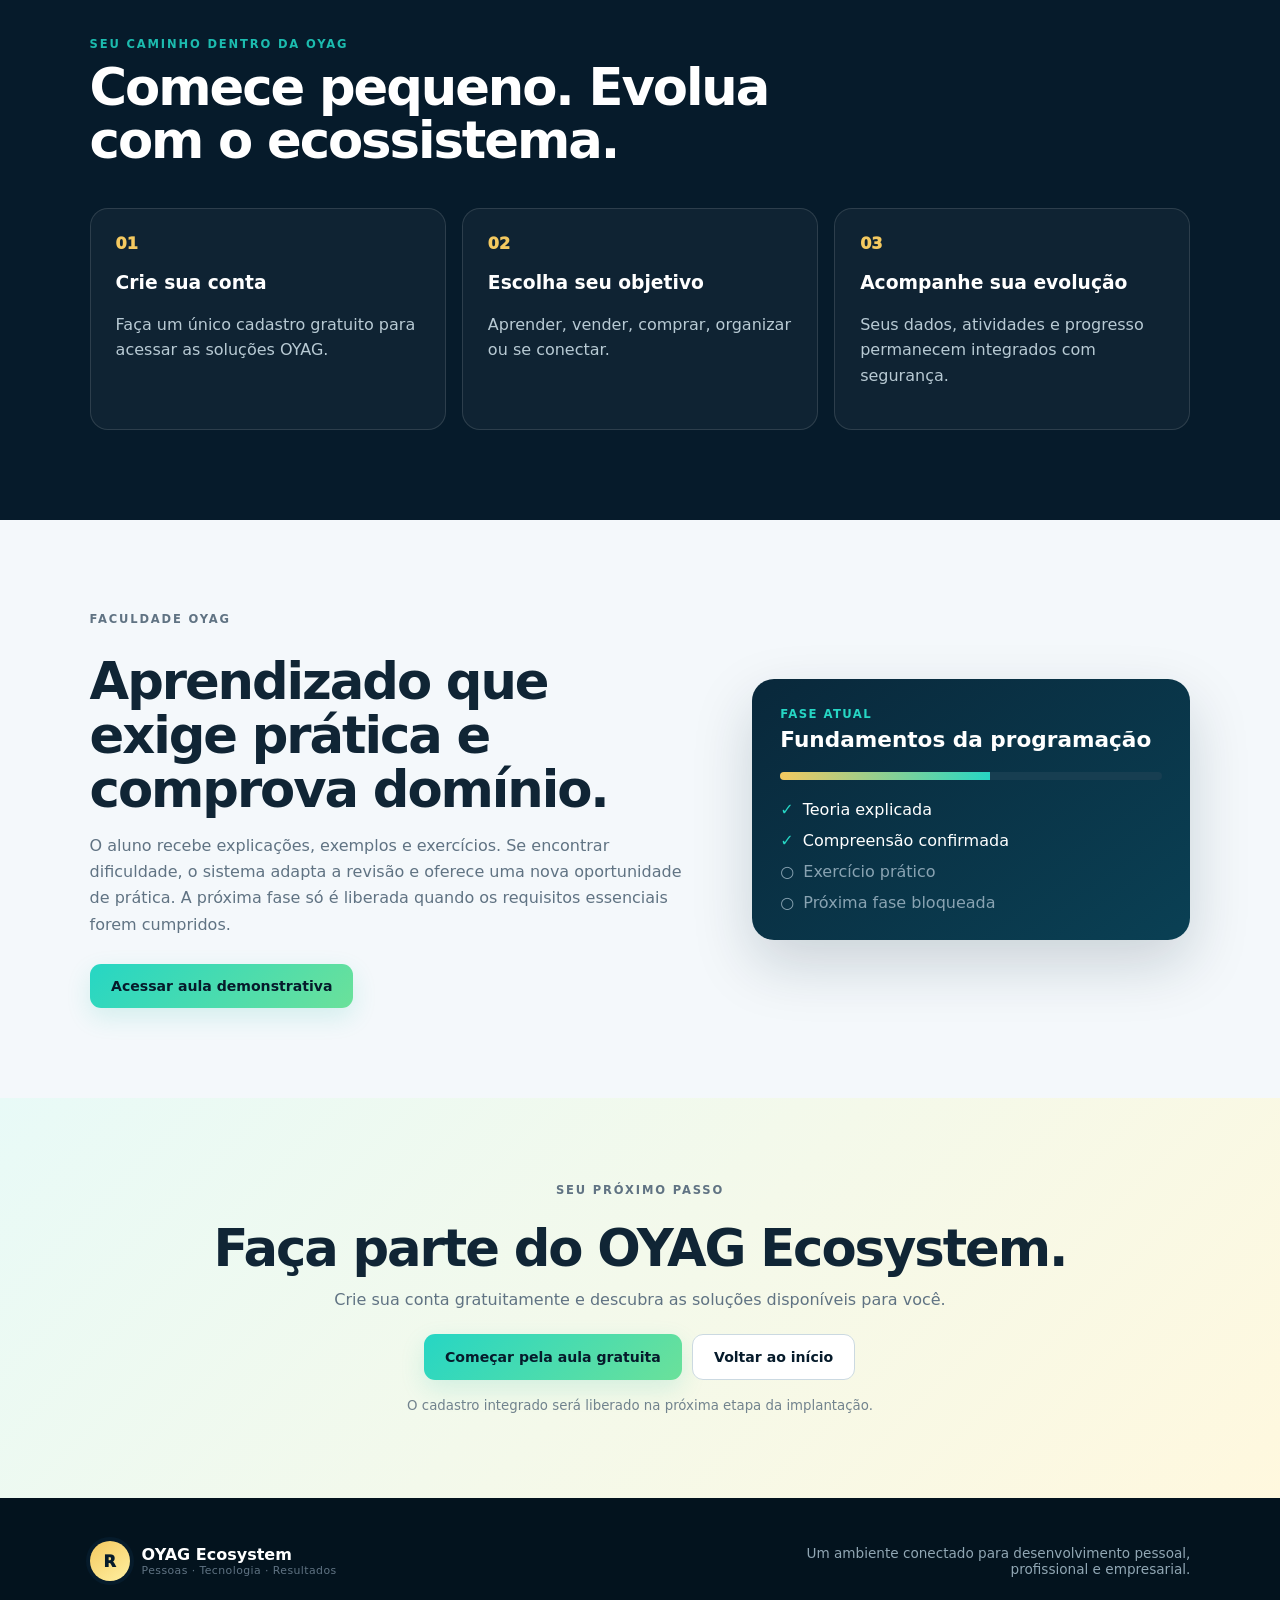
==== commit 38651965: "fix(marketplace): route public vitrine to guest checkout" ====
--- a/index.html
+++ b/index.html
@@ -1,13 +1,52 @@
 <!doctype html>
 <html lang="pt-BR">
-<head><meta charset="utf-8"><meta name="viewport" content="width=device-width,initial-scale=1"><meta name="robots" content="index,follow"><title>OYAG Ecosystem</title></head>
-<body style="margin:0;background:#061b2b">
-<script>
-(function(){
-  var target = window.matchMedia('(max-width: 767px)').matches ? './mobile/' : './desktop/';
-  var suffix = location.search || '';
-  location.replace(target + suffix);
-})();
-</script>
-<noscript><a href="./desktop/">Acessar OYAG Ecosystem</a></noscript>
-</body></html>+<head>
+  <meta charset="utf-8">
+  <meta name="viewport" content="width=device-width,initial-scale=1">
+  <meta name="description" content="OYAG Ecosystem: negócios, aprendizagem, gestão e oportunidades em uma única conta.">
+  <title>OYAG Ecosystem</title>
+  <link rel="stylesheet" href="./styles.css">
+</head>
+<body>
+<header class="topbar">
+  <a class="brand" href="#inicio" aria-label="OYAG Ecosystem"><span class="brand-mark">R</span><span><strong>OYAG Ecosystem</strong><small>Pessoas · Tecnologia · Resultados</small></span></a>
+  <nav aria-label="Navegação principal"><a href="#solucoes">Soluções</a><a href="#como-funciona">Como funciona</a><a href="#faculdade">Faculdade</a></nav>
+  <div class="header-actions"><a class="button ghost" href="#acesso">Entrar</a><a class="button primary" href="#acesso">Criar conta grátis</a></div>
+</header>
+<main>
+  <section id="inicio" class="hero">
+    <div class="hero-copy">
+      <p class="eyebrow">OYAG Ecosystem</p>
+      <h1>Um só acesso para aprender, organizar e fazer seu negócio crescer.</h1>
+      <p class="lead">Encontre soluções, divulgue produtos e serviços, organize suas finanças e desenvolva novas habilidades dentro de um ecossistema conectado.</p>
+      <div class="hero-actions"><a class="button primary large" href="#acesso">Começar gratuitamente</a><a class="button secondary large" href="#solucoes">Conhecer as soluções</a></div>
+      <ul class="trust-list"><li>Conta gratuita</li><li>Ambiente integrado</li><li>Progresso contínuo</li></ul>
+    </div>
+    <div class="hero-panel" aria-label="Visão geral do OYAG Ecosystem">
+      <div class="orbit"><span class="core">R</span><span class="node n1">Negócios</span><span class="node n2">Finanças</span><span class="node n3">Faculdade</span><span class="node n4">Comunidade</span></div>
+      <div class="panel-note"><strong>Uma identidade OYAG</strong><span>O mesmo cadastro acompanha você em todas as soluções.</span></div>
+    </div>
+  </section>
+  <section class="numbers" aria-label="Diferenciais"><div><strong>1</strong><span>conta para todo o ecossistema</span></div><div><strong>100%</strong><span>de domínio nas etapas essenciais</span></div><div><strong>24h</strong><span>de acesso às ferramentas</span></div></section>
+  <section id="solucoes" class="section">
+    <div class="section-heading"><p class="eyebrow">Soluções conectadas</p><h2>Tudo o que você precisa em um só ambiente</h2><p>Comece gratuitamente e acesse os módulos adequados ao seu momento.</p></div>
+    <div class="cards">
+      <article class="card featured"><span class="tag">Marketplace</span><h3>Vitrine OYAG</h3><p>Descubra produtos, serviços e empresas. Empreendedores podem divulgar suas ofertas e ampliar seus resultados.</p><a href="./marketplace.html">Explorar a vitrine <span>→</span></a></article>
+      <article class="card"><span class="tag">Gestão</span><h3>Minhas Finanças</h3><p>Organize receitas, despesas, contas, cartões, metas e decisões financeiras em um painel simples.</p><a href="#acesso">Conhecer a solução <span>→</span></a></article>
+      <article class="card"><span class="tag">Aprendizagem</span><h3>Faculdade OYAG</h3><p>Aprenda praticando. O sistema avalia exercícios, identifica dificuldades e libera novas fases após o domínio.</p><a href="./faculdade/">Experimentar uma aula <span>→</span></a></article>
+      <article class="card"><span class="tag">Conexões</span><h3>Comunidade OYAG</h3><p>Conecte-se com alunos, clientes, empreendedores e parceiros em uma rede de desenvolvimento.</p><a href="#acesso">Entrar na comunidade <span>→</span></a></article>
+    </div>
+  </section>
+  <section id="como-funciona" class="section dark">
+    <div class="section-heading"><p class="eyebrow">Seu caminho dentro da OYAG</p><h2>Comece pequeno. Evolua com o ecossistema.</h2></div>
+    <div class="steps"><article><span>01</span><h3>Crie sua conta</h3><p>Faça um único cadastro gratuito para acessar as soluções OYAG.</p></article><article><span>02</span><h3>Escolha seu objetivo</h3><p>Aprender, vender, comprar, organizar ou se conectar.</p></article><article><span>03</span><h3>Acompanhe sua evolução</h3><p>Seus dados, atividades e progresso permanecem integrados com segurança.</p></article></div>
+  </section>
+  <section id="faculdade" class="section split">
+    <div><p class="eyebrow">Faculdade OYAG</p><h2>Aprendizado que exige prática e comprova domínio.</h2><p>O aluno recebe explicações, exemplos e exercícios. Se encontrar dificuldade, o sistema adapta a revisão e oferece uma nova oportunidade de prática. A próxima fase só é liberada quando os requisitos essenciais forem cumpridos.</p><a class="button primary large" href="./faculdade/">Acessar aula demonstrativa</a></div>
+    <div class="learning-card"><span>Fase atual</span><strong>Fundamentos da programação</strong><div class="progress"><i></i></div><ul><li class="done">Teoria explicada</li><li class="done">Compreensão confirmada</li><li>Exercício prático</li><li>Próxima fase bloqueada</li></ul></div>
+  </section>
+  <section id="acesso" class="cta"><p class="eyebrow">Seu próximo passo</p><h2>Faça parte do OYAG Ecosystem.</h2><p>Crie sua conta gratuitamente e descubra as soluções disponíveis para você.</p><div><a class="button primary large" href="./faculdade/">Começar pela aula gratuita</a><a class="button secondary large" href="#inicio">Voltar ao início</a></div><small>O cadastro integrado será liberado na próxima etapa da implantação.</small></section>
+</main>
+<footer><a class="brand" href="#inicio"><span class="brand-mark">R</span><span><strong>OYAG Ecosystem</strong><small>Pessoas · Tecnologia · Resultados</small></span></a><p>Um ambiente conectado para desenvolvimento pessoal, profissional e empresarial.</p></footer>
+</body>
+</html>
--- a/styles.css
+++ b/styles.css
@@ -0,0 +1,29 @@
+:root{--navy:#061b2b;--navy2:#0a3148;--cyan:#26d6c4;--gold:#f4c960;--paper:#f4f8fb;--white:#fff;--ink:#102535;--muted:#607383;--line:#dce7ed}*{box-sizing:border-box}html{scroll-behavior:smooth;overflow-x:hidden}body{margin:0;overflow-x:hidden;background:var(--paper);color:var(--ink);font-family:Inter,ui-sans-serif,system-ui,-apple-system,"Segoe UI",sans-serif}a{color:inherit}.topbar{height:78px;padding:0 clamp(18px,5vw,72px);display:flex;align-items:center;justify-content:space-between;gap:24px;background:#fff;border-bottom:1px solid var(--line);position:sticky;top:0;z-index:20}.brand{display:flex;align-items:center;gap:12px;text-decoration:none;min-width:max-content}.brand-mark{width:40px;height:40px;display:grid;place-items:center;border-radius:50%;background:linear-gradient(145deg,var(--gold),#fff0a1);color:var(--navy);font-weight:950;box-shadow:0 0 0 4px var(--navy)}.brand strong,.brand small{display:block}.brand small{font-size:.68rem;color:var(--muted);letter-spacing:.04em}.topbar nav{display:flex;gap:26px}.topbar nav a{text-decoration:none;font-size:.88rem;font-weight:750;color:#395060}.header-actions,.hero-actions{display:flex;gap:10px}.button{display:inline-flex;align-items:center;justify-content:center;text-decoration:none;border-radius:11px;padding:11px 17px;font-weight:850;font-size:.88rem;transition:.2s}.button:hover{transform:translateY(-2px)}.primary{background:linear-gradient(135deg,var(--cyan),#6be19a);color:var(--navy);box-shadow:0 9px 24px #21bfa528}.ghost{border:1px solid var(--line);background:#fff}.secondary{background:#fff;color:var(--navy);border:1px solid #cbd9e1}.large{padding:14px 21px}.hero{min-height:650px;padding:70px clamp(20px,7vw,110px);display:grid;grid-template-columns:minmax(0,1.12fr) minmax(360px,.88fr);align-items:center;gap:60px;background:radial-gradient(circle at 80% 20%,#0e5571 0,transparent 30%),linear-gradient(135deg,#051621,#082b40 58%,#063546);color:#fff}.eyebrow{margin:0 0 10px;color:#1cbcaf;font-weight:900;text-transform:uppercase;letter-spacing:.16em;font-size:.72rem}.hero h1{font-size:clamp(2.5rem,5vw,5rem);line-height:.98;letter-spacing:-.055em;margin:0;max-width:850px}.lead{max-width:720px;color:#c7d6df;font-size:clamp(1rem,1.6vw,1.2rem);line-height:1.65;margin:24px 0 30px}.trust-list{display:flex;flex-wrap:wrap;gap:18px;list-style:none;padding:0;margin:25px 0 0;color:#b9ccd6;font-size:.85rem}.trust-list li:before{content:"✓";color:var(--cyan);font-weight:900;margin-right:7px}.hero-panel{border:1px solid #ffffff24;border-radius:28px;background:#ffffff0b;padding:26px;box-shadow:0 35px 80px #0005;backdrop-filter:blur(8px)}.orbit{height:320px;border-radius:22px;background:radial-gradient(circle,#164b62,#071d2b 62%);position:relative;overflow:hidden}.orbit:before,.orbit:after{content:"";position:absolute;inset:50%;transform:translate(-50%,-50%);border:1px solid #25d6c45c;border-radius:50%;width:230px;height:230px}.orbit:after{width:150px;height:150px}.core{position:absolute;inset:50% auto auto 50%;transform:translate(-50%,-50%);width:82px;height:82px;border-radius:50%;display:grid;place-items:center;background:linear-gradient(145deg,var(--gold),#fff2a5);color:var(--navy);font-size:2rem;font-weight:950;z-index:2;box-shadow:0 0 35px #f4c96055}.node{position:absolute;background:#0d354a;border:1px solid #ffffff25;border-radius:10px;padding:8px 11px;font-size:.75rem;font-weight:800}.n1{top:15%;left:12%}.n2{top:20%;right:10%}.n3{bottom:18%;left:9%}.n4{bottom:14%;right:10%}.panel-note{display:grid;gap:4px;margin-top:18px}.panel-note span{color:#b9cbd5;font-size:.86rem}.numbers{max-width:1120px;margin:-34px auto 0;padding:20px 30px;border-radius:18px;background:#fff;box-shadow:0 16px 50px #17374917;display:grid;grid-template-columns:repeat(3,1fr);position:relative;z-index:3}.numbers div{display:flex;align-items:center;justify-content:center;gap:12px;padding:8px 20px;border-right:1px solid var(--line)}.numbers div:last-child{border:0}.numbers strong{font-size:1.8rem;color:#08786e}.numbers span{font-size:.82rem;color:var(--muted);max-width:130px}.section{padding:90px clamp(20px,7vw,110px)}.section-heading{max-width:740px;margin-bottom:34px}.section-heading h2,.split h2,.cta h2{font-size:clamp(2rem,4vw,3.4rem);line-height:1.05;letter-spacing:-.04em;margin:0 0 14px}.section-heading>p:last-child,.split>div>p{color:var(--muted);line-height:1.65}.cards{display:grid;grid-template-columns:repeat(4,1fr);gap:16px}.card{min-height:285px;padding:25px;border:1px solid var(--line);border-radius:18px;background:#fff;display:flex;flex-direction:column}.card.featured{background:linear-gradient(145deg,#09263a,#0a4357);color:#fff;border-color:#0b4e63}.tag{align-self:flex-start;border-radius:99px;padding:6px 9px;background:#dff8f4;color:#07766c;font-size:.68rem;font-weight:900;text-transform:uppercase;letter-spacing:.1em}.card h3{font-size:1.3rem;margin:20px 0 10px}.card p{line-height:1.55;color:var(--muted);font-size:.9rem}.card.featured p{color:#c4d5de}.card a{margin-top:auto;text-decoration:none;font-weight:850;color:#08786e}.card.featured a{color:var(--gold)}.dark{background:var(--navy);color:#fff}.dark .section-heading{margin-bottom:40px}.steps{display:grid;grid-template-columns:repeat(3,1fr);gap:16px}.steps article{padding:25px;border:1px solid #ffffff1f;border-radius:18px;background:#ffffff0a}.steps span{color:var(--gold);font-weight:950}.steps p{color:#b8cad4;line-height:1.6}.split{display:grid;grid-template-columns:1.15fr .85fr;gap:70px;align-items:center}.split>div>p{margin-bottom:26px}.learning-card{padding:28px;border-radius:22px;background:linear-gradient(145deg,#09283b,#0a4054);color:#fff;box-shadow:0 24px 60px #09283b2d}.learning-card>span,.learning-card>strong{display:block}.learning-card>span{color:var(--cyan);font-size:.73rem;text-transform:uppercase;font-weight:900;letter-spacing:.12em}.learning-card>strong{font-size:1.35rem;margin:6px 0 20px}.progress{height:8px;border-radius:99px;background:#173e51;overflow:hidden}.progress i{display:block;width:55%;height:100%;background:linear-gradient(90deg,var(--gold),var(--cyan))}.learning-card ul{list-style:none;padding:0;margin:20px 0 0;display:grid;gap:12px}.learning-card li{color:#89a3b2}.learning-card li:before{content:"○";margin-right:9px}.learning-card li.done{color:#fff}.learning-card li.done:before{content:"✓";color:var(--cyan)}.cta{text-align:center;background:linear-gradient(135deg,#e8faf7,#fff8de);padding:85px 20px}.cta p{max-width:620px;margin:0 auto 25px;color:var(--muted)}.cta>div{display:flex;gap:10px;justify-content:center;flex-wrap:wrap}.cta small{display:block;margin-top:18px;color:#72838e}footer{background:#03131e;color:#fff;padding:34px clamp(20px,7vw,110px);display:flex;justify-content:space-between;align-items:center;gap:30px}footer p{color:#91a7b4;max-width:420px;text-align:right;font-size:.85rem}@media(max-width:980px){.topbar nav{display:none}.hero{grid-template-columns:1fr;padding-top:55px}.hero-panel{max-width:650px}.cards{grid-template-columns:repeat(2,1fr)}.split{grid-template-columns:1fr}.steps{grid-template-columns:1fr}}@media(max-width:650px){.topbar{height:70px;padding:0 14px}.brand small,.header-actions .ghost{display:none}.header-actions .button{padding:10px 12px;font-size:.76rem}.hero{padding:44px 18px 70px;grid-template-columns:1fr;gap:36px;min-height:auto}.hero h1{font-size:2.65rem}.hero-actions{display:grid}.hero-panel{padding:12px}.orbit{height:260px}.numbers{margin:0;border-radius:0;grid-template-columns:1fr;padding:15px}.numbers div{border-right:0;border-bottom:1px solid var(--line);justify-content:flex-start}.section{padding:65px 18px}.cards{grid-template-columns:1fr}.steps{grid-template-columns:1fr}.split{gap:35px}.cta{padding:65px 18px}footer{display:grid}footer p{text-align:left}}
+
+/* Movimento leve e acessível */
+@keyframes oyagRise{from{opacity:0;transform:translateY(18px)}to{opacity:1;transform:translateY(0)}}
+@keyframes oyagReveal{from{opacity:0;transform:scale(.985)}to{opacity:1;transform:scale(1)}}
+@keyframes oyagPulse{0%,100%{box-shadow:0 0 30px #f4c9603d}50%{box-shadow:0 0 46px #26d6c46b}}
+@keyframes oyagOrbit{from{transform:translate(-50%,-50%) rotate(0deg)}to{transform:translate(-50%,-50%) rotate(360deg)}}
+
+.hero-copy{animation:oyagRise .65s cubic-bezier(.2,.7,.2,1) both}
+.hero-panel{animation:oyagReveal .7s .12s cubic-bezier(.2,.7,.2,1) both}
+.numbers{animation:oyagRise .55s .22s cubic-bezier(.2,.7,.2,1) both}
+.core{animation:oyagPulse 3.6s ease-in-out infinite}
+.orbit:before{animation:oyagOrbit 24s linear infinite}
+.card,.steps article,.learning-card{transition:transform .22s ease,box-shadow .22s ease,border-color .22s ease}
+.card:hover,.steps article:hover{transform:translateY(-5px);box-shadow:0 16px 35px #082b4018;border-color:#26bdae70}
+.learning-card:hover{transform:translateY(-4px);box-shadow:0 30px 70px #09283b3b}
+.topbar nav a{position:relative;transition:color .18s ease}
+.topbar nav a:after{content:"";position:absolute;left:0;right:100%;bottom:-7px;height:2px;background:var(--cyan);transition:right .2s ease}
+.topbar nav a:hover{color:#08786e}.topbar nav a:hover:after{right:0}
+.button{will-change:transform}.button:active{transform:translateY(0) scale(.98)}
+.card a span{display:inline-block;transition:transform .18s ease}.card a:hover span{transform:translateX(4px)}
+
+@media(prefers-reduced-motion:reduce){
+ html{scroll-behavior:auto}
+ *,*:before,*:after{animation-duration:.01ms!important;animation-iteration-count:1!important;transition-duration:.01ms!important;scroll-behavior:auto!important}
+}
+
+/* Homologação OYAG: identificação visual explícita */
+.homolog-badge{position:fixed;right:14px;bottom:14px;z-index:999999;padding:9px 12px;border-radius:10px;background:#fff;color:#061b2b;border:2px solid #f4c960;font-size:.72rem;font-weight:900;letter-spacing:.05em;box-shadow:0 8px 30px #0003}
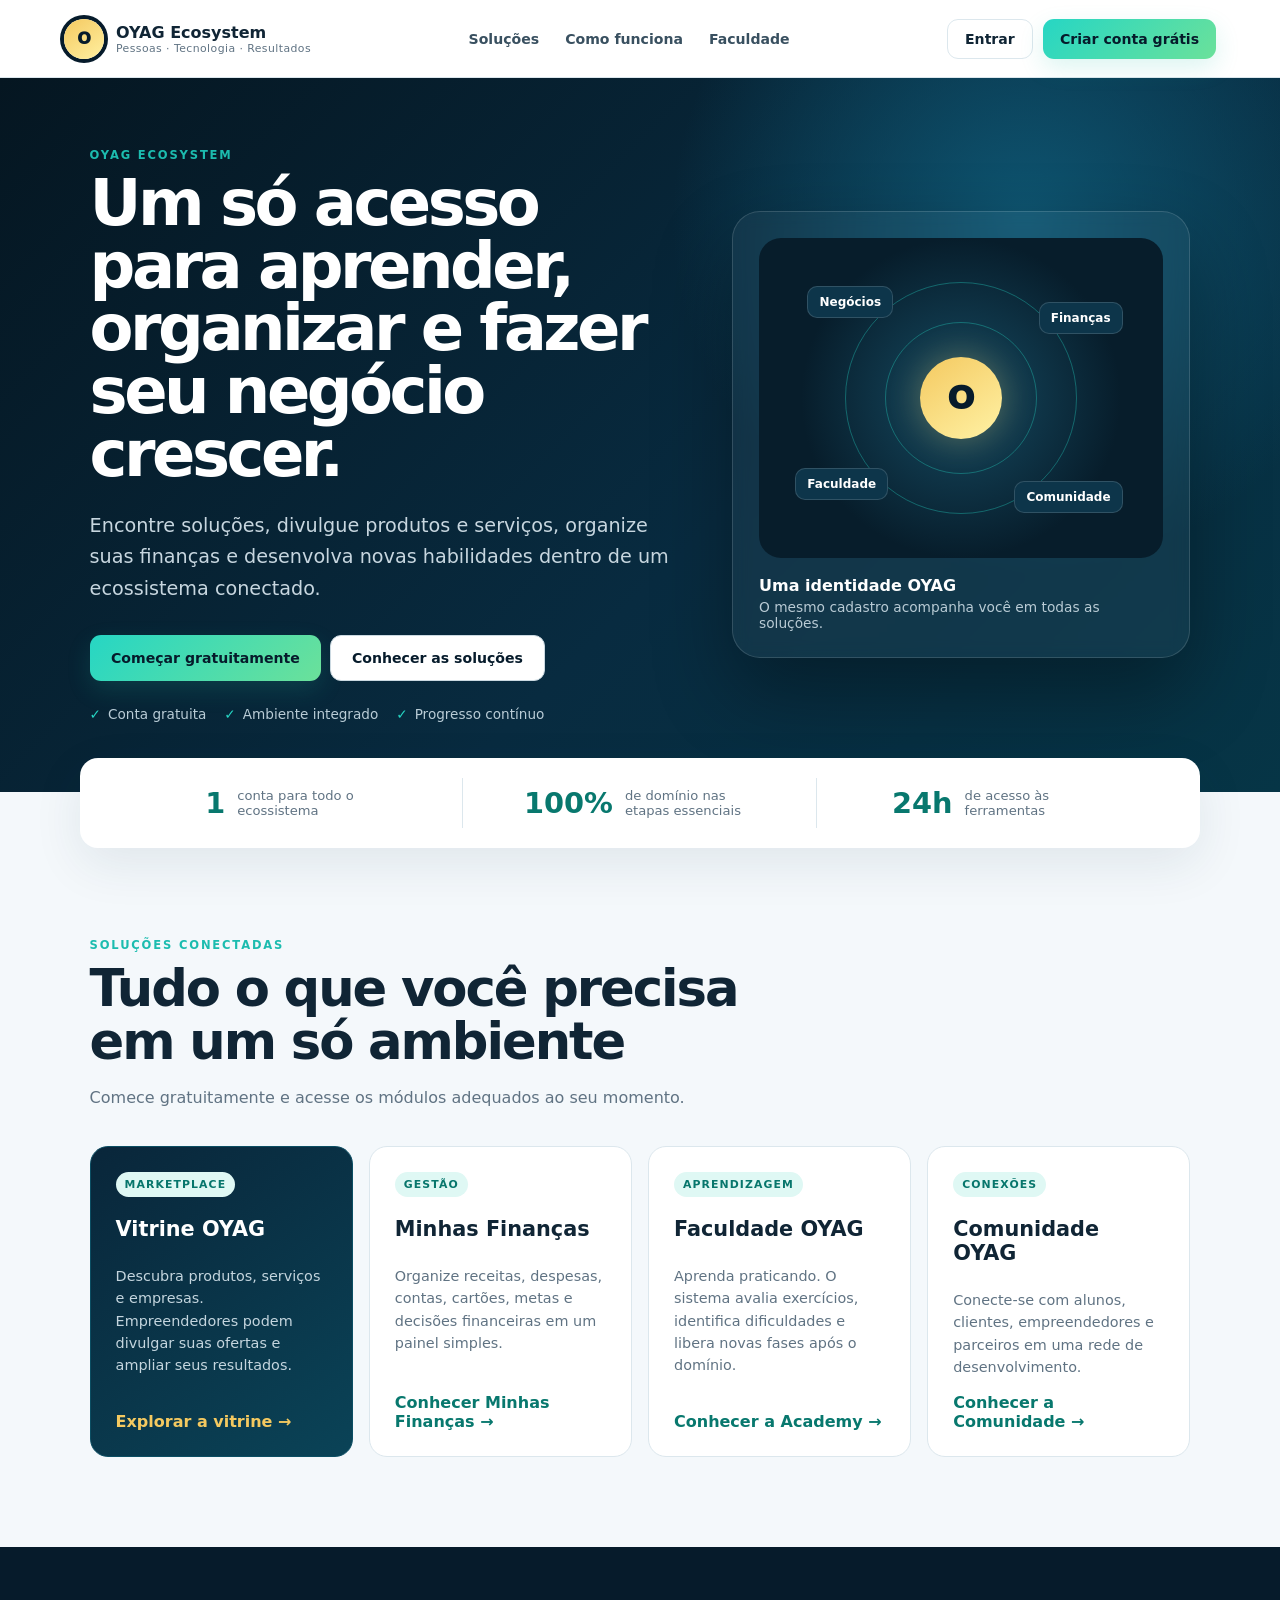
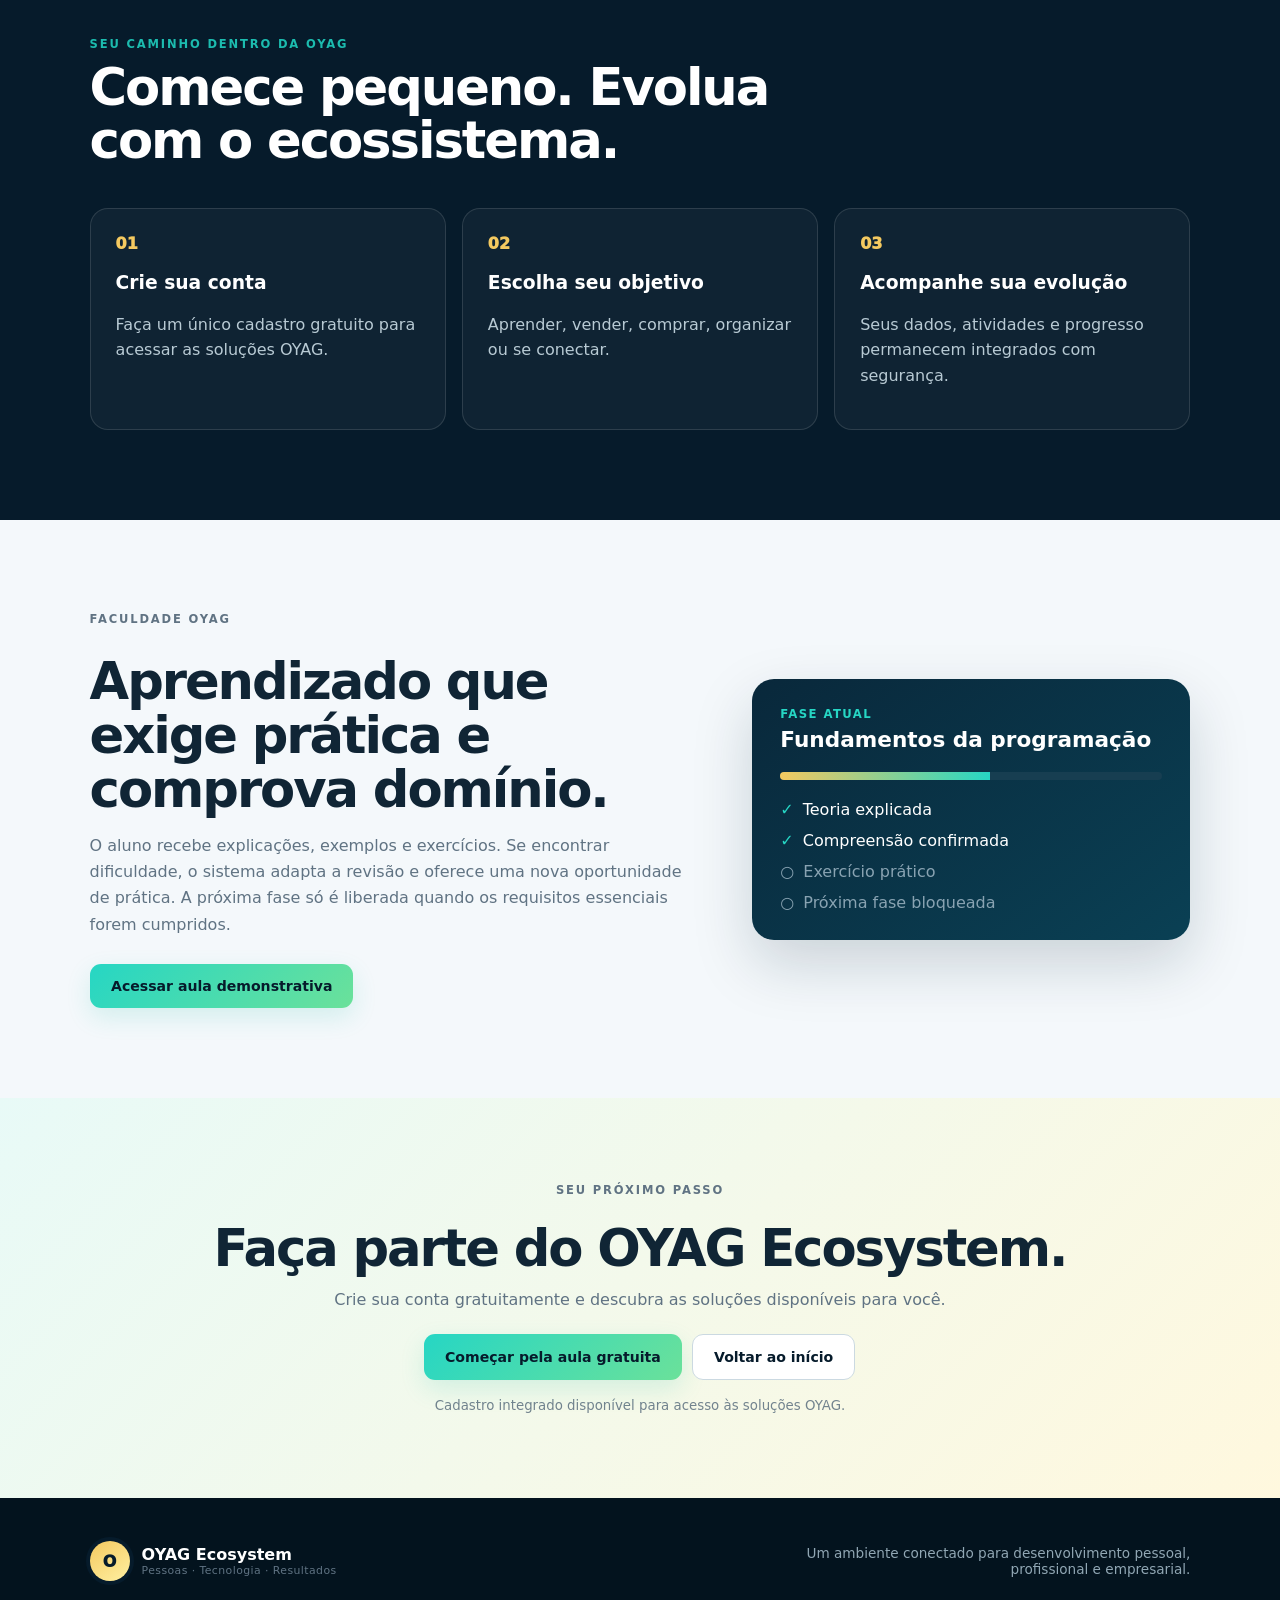
==== commit 7b0580af: "fix(public-home): always open stable responsive landing page" ====
--- a/index.html
+++ b/index.html
@@ -2,51 +2,21 @@
 <html lang="pt-BR">
 <head>
   <meta charset="utf-8">
+  <meta http-equiv="Cache-Control" content="no-cache, no-store, must-revalidate">
+  <meta http-equiv="Pragma" content="no-cache">
+  <meta http-equiv="Expires" content="0">
   <meta name="viewport" content="width=device-width,initial-scale=1">
-  <meta name="description" content="OYAG Ecosystem: negócios, aprendizagem, gestão e oportunidades em uma única conta.">
+  <meta name="robots" content="index,follow">
   <title>OYAG Ecosystem</title>
-  <link rel="stylesheet" href="./styles.css">
+  <meta http-equiv="refresh" content="0;url=./desktop/">
 </head>
-<body>
-<header class="topbar">
-  <a class="brand" href="#inicio" aria-label="OYAG Ecosystem"><span class="brand-mark">R</span><span><strong>OYAG Ecosystem</strong><small>Pessoas · Tecnologia · Resultados</small></span></a>
-  <nav aria-label="Navegação principal"><a href="#solucoes">Soluções</a><a href="#como-funciona">Como funciona</a><a href="#faculdade">Faculdade</a></nav>
-  <div class="header-actions"><a class="button ghost" href="#acesso">Entrar</a><a class="button primary" href="#acesso">Criar conta grátis</a></div>
-</header>
-<main>
-  <section id="inicio" class="hero">
-    <div class="hero-copy">
-      <p class="eyebrow">OYAG Ecosystem</p>
-      <h1>Um só acesso para aprender, organizar e fazer seu negócio crescer.</h1>
-      <p class="lead">Encontre soluções, divulgue produtos e serviços, organize suas finanças e desenvolva novas habilidades dentro de um ecossistema conectado.</p>
-      <div class="hero-actions"><a class="button primary large" href="#acesso">Começar gratuitamente</a><a class="button secondary large" href="#solucoes">Conhecer as soluções</a></div>
-      <ul class="trust-list"><li>Conta gratuita</li><li>Ambiente integrado</li><li>Progresso contínuo</li></ul>
-    </div>
-    <div class="hero-panel" aria-label="Visão geral do OYAG Ecosystem">
-      <div class="orbit"><span class="core">R</span><span class="node n1">Negócios</span><span class="node n2">Finanças</span><span class="node n3">Faculdade</span><span class="node n4">Comunidade</span></div>
-      <div class="panel-note"><strong>Uma identidade OYAG</strong><span>O mesmo cadastro acompanha você em todas as soluções.</span></div>
-    </div>
-  </section>
-  <section class="numbers" aria-label="Diferenciais"><div><strong>1</strong><span>conta para todo o ecossistema</span></div><div><strong>100%</strong><span>de domínio nas etapas essenciais</span></div><div><strong>24h</strong><span>de acesso às ferramentas</span></div></section>
-  <section id="solucoes" class="section">
-    <div class="section-heading"><p class="eyebrow">Soluções conectadas</p><h2>Tudo o que você precisa em um só ambiente</h2><p>Comece gratuitamente e acesse os módulos adequados ao seu momento.</p></div>
-    <div class="cards">
-      <article class="card featured"><span class="tag">Marketplace</span><h3>Vitrine OYAG</h3><p>Descubra produtos, serviços e empresas. Empreendedores podem divulgar suas ofertas e ampliar seus resultados.</p><a href="./marketplace.html">Explorar a vitrine <span>→</span></a></article>
-      <article class="card"><span class="tag">Gestão</span><h3>Minhas Finanças</h3><p>Organize receitas, despesas, contas, cartões, metas e decisões financeiras em um painel simples.</p><a href="#acesso">Conhecer a solução <span>→</span></a></article>
-      <article class="card"><span class="tag">Aprendizagem</span><h3>Faculdade OYAG</h3><p>Aprenda praticando. O sistema avalia exercícios, identifica dificuldades e libera novas fases após o domínio.</p><a href="./faculdade/">Experimentar uma aula <span>→</span></a></article>
-      <article class="card"><span class="tag">Conexões</span><h3>Comunidade OYAG</h3><p>Conecte-se com alunos, clientes, empreendedores e parceiros em uma rede de desenvolvimento.</p><a href="#acesso">Entrar na comunidade <span>→</span></a></article>
-    </div>
-  </section>
-  <section id="como-funciona" class="section dark">
-    <div class="section-heading"><p class="eyebrow">Seu caminho dentro da OYAG</p><h2>Comece pequeno. Evolua com o ecossistema.</h2></div>
-    <div class="steps"><article><span>01</span><h3>Crie sua conta</h3><p>Faça um único cadastro gratuito para acessar as soluções OYAG.</p></article><article><span>02</span><h3>Escolha seu objetivo</h3><p>Aprender, vender, comprar, organizar ou se conectar.</p></article><article><span>03</span><h3>Acompanhe sua evolução</h3><p>Seus dados, atividades e progresso permanecem integrados com segurança.</p></article></div>
-  </section>
-  <section id="faculdade" class="section split">
-    <div><p class="eyebrow">Faculdade OYAG</p><h2>Aprendizado que exige prática e comprova domínio.</h2><p>O aluno recebe explicações, exemplos e exercícios. Se encontrar dificuldade, o sistema adapta a revisão e oferece uma nova oportunidade de prática. A próxima fase só é liberada quando os requisitos essenciais forem cumpridos.</p><a class="button primary large" href="./faculdade/">Acessar aula demonstrativa</a></div>
-    <div class="learning-card"><span>Fase atual</span><strong>Fundamentos da programação</strong><div class="progress"><i></i></div><ul><li class="done">Teoria explicada</li><li class="done">Compreensão confirmada</li><li>Exercício prático</li><li>Próxima fase bloqueada</li></ul></div>
-  </section>
-  <section id="acesso" class="cta"><p class="eyebrow">Seu próximo passo</p><h2>Faça parte do OYAG Ecosystem.</h2><p>Crie sua conta gratuitamente e descubra as soluções disponíveis para você.</p><div><a class="button primary large" href="./faculdade/">Começar pela aula gratuita</a><a class="button secondary large" href="#inicio">Voltar ao início</a></div><small>O cadastro integrado será liberado na próxima etapa da implantação.</small></section>
-</main>
-<footer><a class="brand" href="#inicio"><span class="brand-mark">R</span><span><strong>OYAG Ecosystem</strong><small>Pessoas · Tecnologia · Resultados</small></span></a><p>Um ambiente conectado para desenvolvimento pessoal, profissional e empresarial.</p></footer>
+<body style="margin:0;background:#061b2b">
+<script>
+(function(){
+  var suffix=(location.search||'')+(location.hash||'');
+  location.replace('./desktop/'+suffix);
+})();
+</script>
+<noscript><a href="./desktop/" style="color:white">Acessar OYAG Ecosystem</a></noscript>
 </body>
 </html>
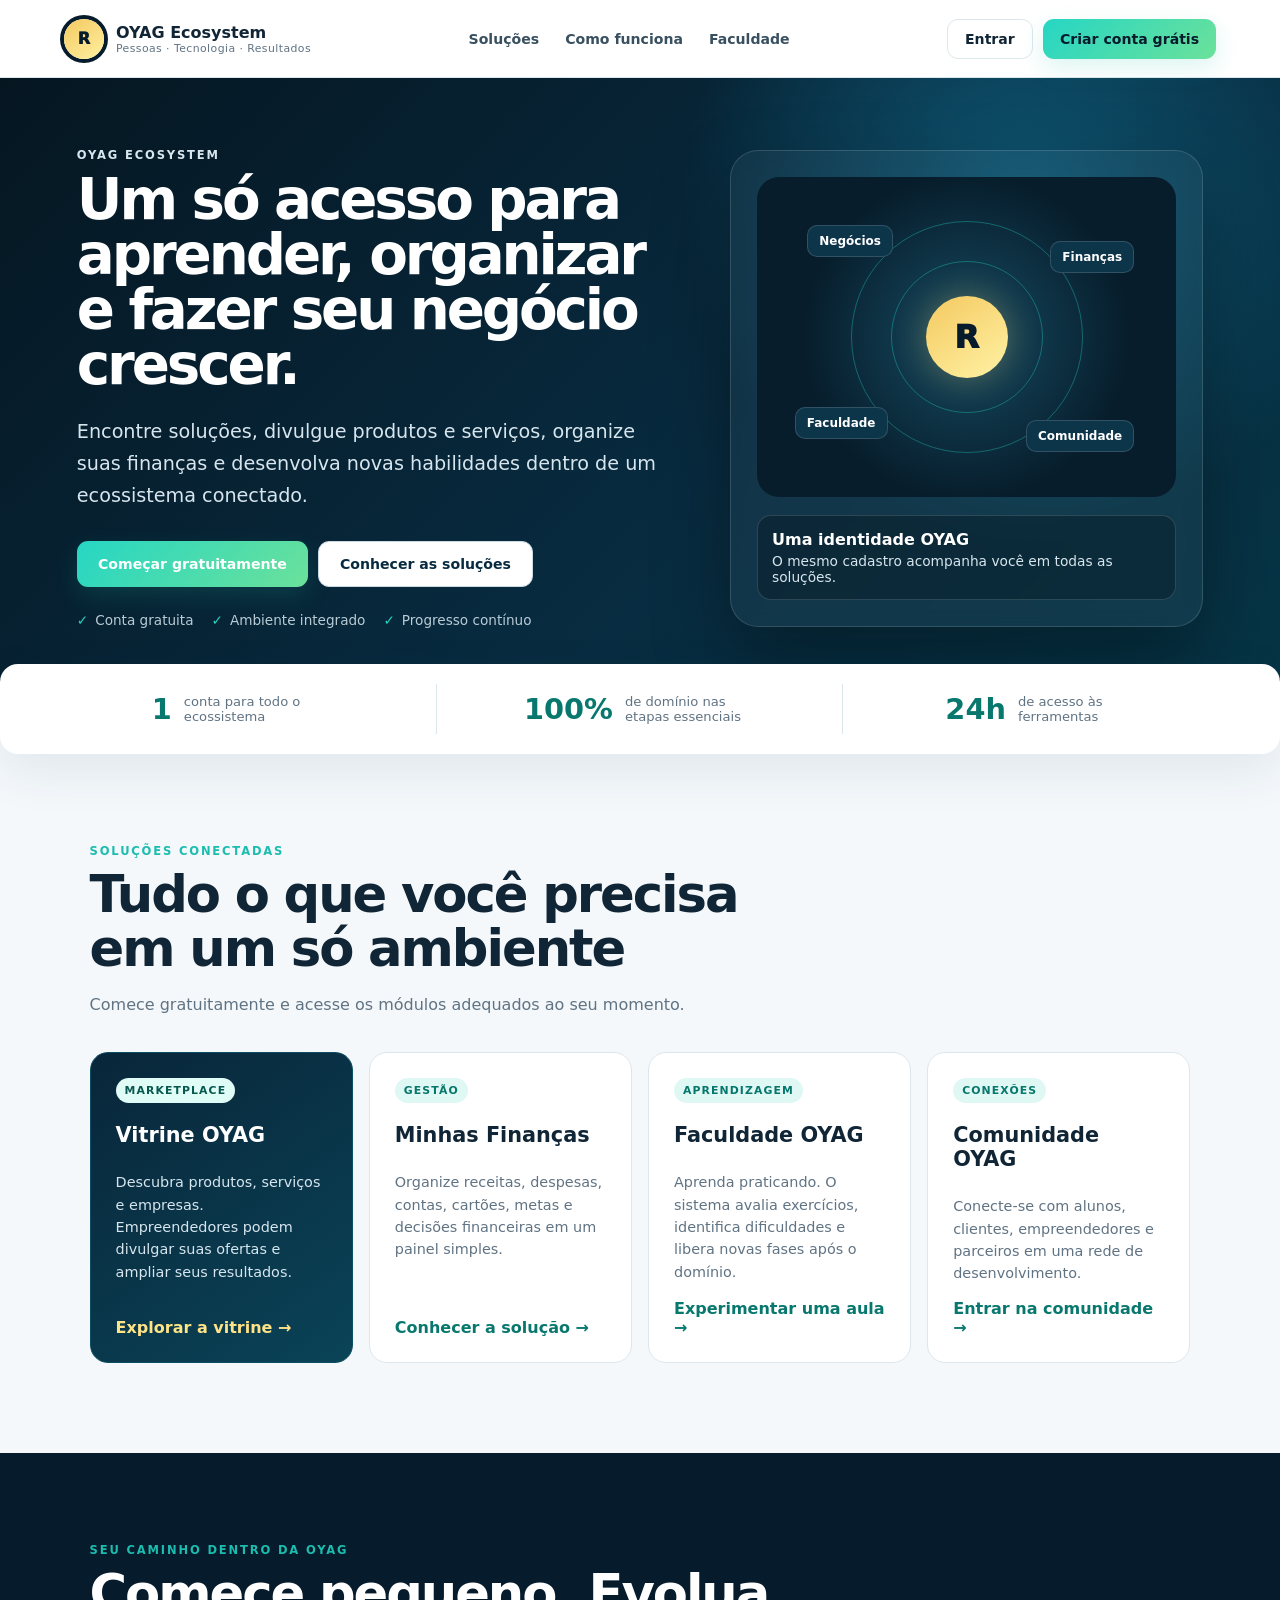
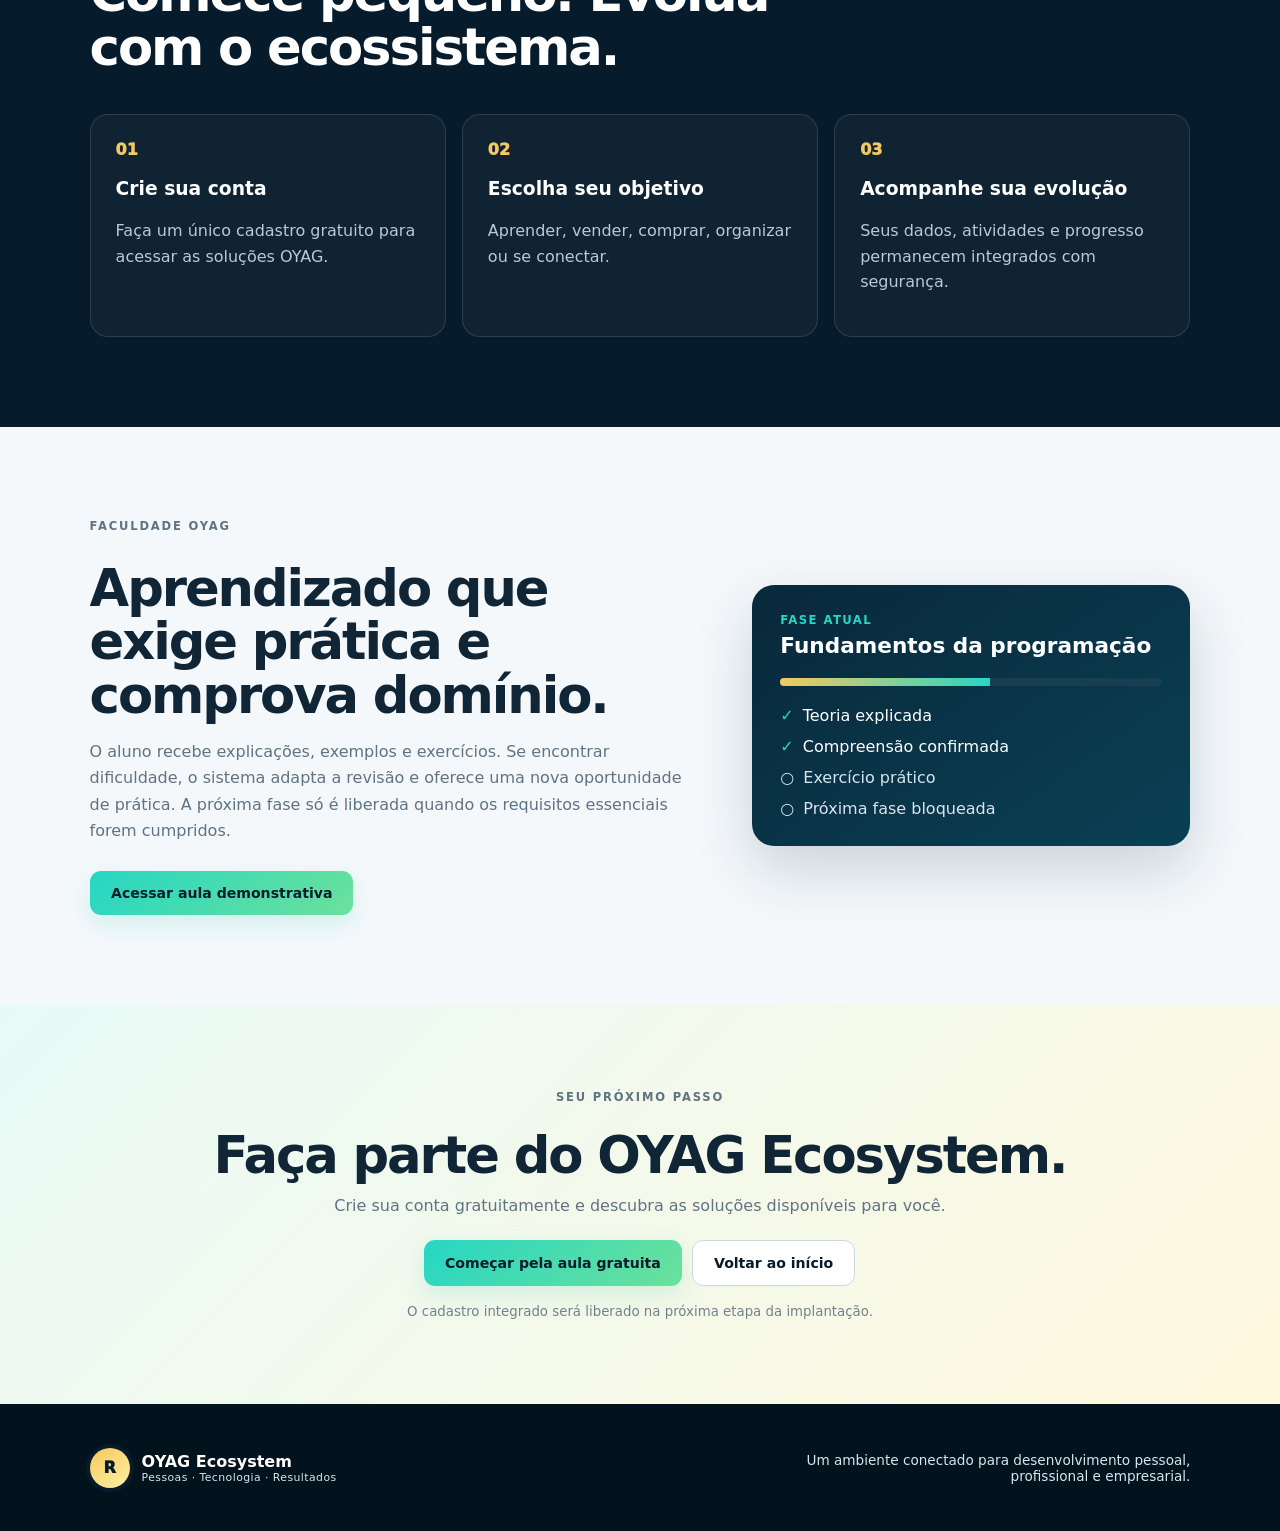
==== commit e3c3afc2: "chore: atualizar cache do contraste visual" ====
--- a/index.html
+++ b/index.html
@@ -2,21 +2,51 @@
 <html lang="pt-BR">
 <head>
   <meta charset="utf-8">
-  <meta http-equiv="Cache-Control" content="no-cache, no-store, must-revalidate">
-  <meta http-equiv="Pragma" content="no-cache">
-  <meta http-equiv="Expires" content="0">
   <meta name="viewport" content="width=device-width,initial-scale=1">
-  <meta name="robots" content="index,follow">
+  <meta name="description" content="OYAG Ecosystem: negócios, aprendizagem, gestão e oportunidades em uma única conta.">
   <title>OYAG Ecosystem</title>
-  <meta http-equiv="refresh" content="0;url=./desktop/">
+  <link rel="stylesheet" href="./styles.css?v=20260919-contrast-1">
 </head>
-<body style="margin:0;background:#061b2b">
-<script>
-(function(){
-  var suffix=(location.search||'')+(location.hash||'');
-  location.replace('./desktop/'+suffix);
-})();
-</script>
-<noscript><a href="./desktop/" style="color:white">Acessar OYAG Ecosystem</a></noscript>
+<body>
+<header class="topbar">
+  <a class="brand" href="#inicio" aria-label="OYAG Ecosystem"><span class="brand-mark">R</span><span><strong>OYAG Ecosystem</strong><small>Pessoas · Tecnologia · Resultados</small></span></a>
+  <nav aria-label="Navegação principal"><a href="#solucoes">Soluções</a><a href="#como-funciona">Como funciona</a><a href="#faculdade">Faculdade</a></nav>
+  <div class="header-actions"><a class="button ghost" href="#acesso">Entrar</a><a class="button primary" href="#acesso">Criar conta grátis</a></div>
+</header>
+<main>
+  <section id="inicio" class="hero">
+    <div class="hero-copy">
+      <p class="eyebrow">OYAG Ecosystem</p>
+      <h1>Um só acesso para aprender, organizar e fazer seu negócio crescer.</h1>
+      <p class="lead">Encontre soluções, divulgue produtos e serviços, organize suas finanças e desenvolva novas habilidades dentro de um ecossistema conectado.</p>
+      <div class="hero-actions"><a class="button primary large" href="#acesso">Começar gratuitamente</a><a class="button secondary large" href="#solucoes">Conhecer as soluções</a></div>
+      <ul class="trust-list"><li>Conta gratuita</li><li>Ambiente integrado</li><li>Progresso contínuo</li></ul>
+    </div>
+    <div class="hero-panel" aria-label="Visão geral do OYAG Ecosystem">
+      <div class="orbit"><span class="core">R</span><span class="node n1">Negócios</span><span class="node n2">Finanças</span><span class="node n3">Faculdade</span><span class="node n4">Comunidade</span></div>
+      <div class="panel-note"><strong>Uma identidade OYAG</strong><span>O mesmo cadastro acompanha você em todas as soluções.</span></div>
+    </div>
+  </section>
+  <section class="numbers" aria-label="Diferenciais"><div><strong>1</strong><span>conta para todo o ecossistema</span></div><div><strong>100%</strong><span>de domínio nas etapas essenciais</span></div><div><strong>24h</strong><span>de acesso às ferramentas</span></div></section>
+  <section id="solucoes" class="section">
+    <div class="section-heading"><p class="eyebrow">Soluções conectadas</p><h2>Tudo o que você precisa em um só ambiente</h2><p>Comece gratuitamente e acesse os módulos adequados ao seu momento.</p></div>
+    <div class="cards">
+      <article class="card featured"><span class="tag">Marketplace</span><h3>Vitrine OYAG</h3><p>Descubra produtos, serviços e empresas. Empreendedores podem divulgar suas ofertas e ampliar seus resultados.</p><a href="./marketplace.html">Explorar a vitrine <span>→</span></a></article>
+      <article class="card"><span class="tag">Gestão</span><h3>Minhas Finanças</h3><p>Organize receitas, despesas, contas, cartões, metas e decisões financeiras em um painel simples.</p><a href="#acesso">Conhecer a solução <span>→</span></a></article>
+      <article class="card"><span class="tag">Aprendizagem</span><h3>Faculdade OYAG</h3><p>Aprenda praticando. O sistema avalia exercícios, identifica dificuldades e libera novas fases após o domínio.</p><a href="./faculdade/">Experimentar uma aula <span>→</span></a></article>
+      <article class="card"><span class="tag">Conexões</span><h3>Comunidade OYAG</h3><p>Conecte-se com alunos, clientes, empreendedores e parceiros em uma rede de desenvolvimento.</p><a href="#acesso">Entrar na comunidade <span>→</span></a></article>
+    </div>
+  </section>
+  <section id="como-funciona" class="section dark">
+    <div class="section-heading"><p class="eyebrow">Seu caminho dentro da OYAG</p><h2>Comece pequeno. Evolua com o ecossistema.</h2></div>
+    <div class="steps"><article><span>01</span><h3>Crie sua conta</h3><p>Faça um único cadastro gratuito para acessar as soluções OYAG.</p></article><article><span>02</span><h3>Escolha seu objetivo</h3><p>Aprender, vender, comprar, organizar ou se conectar.</p></article><article><span>03</span><h3>Acompanhe sua evolução</h3><p>Seus dados, atividades e progresso permanecem integrados com segurança.</p></article></div>
+  </section>
+  <section id="faculdade" class="section split">
+    <div><p class="eyebrow">Faculdade OYAG</p><h2>Aprendizado que exige prática e comprova domínio.</h2><p>O aluno recebe explicações, exemplos e exercícios. Se encontrar dificuldade, o sistema adapta a revisão e oferece uma nova oportunidade de prática. A próxima fase só é liberada quando os requisitos essenciais forem cumpridos.</p><a class="button primary large" href="./faculdade/">Acessar aula demonstrativa</a></div>
+    <div class="learning-card"><span>Fase atual</span><strong>Fundamentos da programação</strong><div class="progress"><i></i></div><ul><li class="done">Teoria explicada</li><li class="done">Compreensão confirmada</li><li>Exercício prático</li><li>Próxima fase bloqueada</li></ul></div>
+  </section>
+  <section id="acesso" class="cta"><p class="eyebrow">Seu próximo passo</p><h2>Faça parte do OYAG Ecosystem.</h2><p>Crie sua conta gratuitamente e descubra as soluções disponíveis para você.</p><div><a class="button primary large" href="./faculdade/">Começar pela aula gratuita</a><a class="button secondary large" href="#inicio">Voltar ao início</a></div><small>O cadastro integrado será liberado na próxima etapa da implantação.</small></section>
+</main>
+<footer><a class="brand" href="#inicio"><span class="brand-mark">R</span><span><strong>OYAG Ecosystem</strong><small>Pessoas · Tecnologia · Resultados</small></span></a><p>Um ambiente conectado para desenvolvimento pessoal, profissional e empresarial.</p></footer>
 </body>
 </html>
--- a/styles.css
+++ b/styles.css
@@ -0,0 +1,67 @@
+:root{--navy:#061b2b;--navy2:#0a3148;--cyan:#26d6c4;--gold:#f4c960;--paper:#f4f8fb;--white:#fff;--ink:#102535;--muted:#607383;--line:#dce7ed}*{box-sizing:border-box}html{scroll-behavior:smooth;overflow-x:hidden}body{margin:0;width:100%;max-width:100%;overflow-x:hidden;background:var(--paper);color:var(--ink);font-family:Inter,ui-sans-serif,system-ui,-apple-system,"Segoe UI",sans-serif}main{width:100%;min-width:0}img,svg,video,canvas,iframe{max-width:100%}a{color:inherit}.topbar{height:78px;padding:0 clamp(18px,5vw,72px);display:flex;align-items:center;justify-content:space-between;gap:24px;background:#fff;border-bottom:1px solid var(--line);position:sticky;top:0;z-index:20}.brand{display:flex;align-items:center;gap:12px;text-decoration:none;min-width:max-content}.brand-mark{width:40px;height:40px;display:grid;place-items:center;border-radius:50%;background:linear-gradient(145deg,var(--gold),#fff0a1);color:var(--navy);font-weight:950;box-shadow:0 0 0 4px var(--navy)}.brand strong,.brand small{display:block}.brand small{font-size:.68rem;color:var(--muted);letter-spacing:.04em}.topbar nav{display:flex;gap:26px}.topbar nav a{text-decoration:none;font-size:.88rem;font-weight:750;color:#395060}.header-actions,.hero-actions{display:flex;gap:10px}.button{display:inline-flex;align-items:center;justify-content:center;text-decoration:none;border-radius:11px;padding:11px 17px;font-weight:850;font-size:.88rem;transition:.2s}.button:hover{transform:translateY(-2px)}.primary{background:linear-gradient(135deg,var(--cyan),#6be19a);color:var(--navy);box-shadow:0 9px 24px #21bfa528}.ghost{border:1px solid var(--line);background:#fff}.secondary{background:#fff;color:var(--navy);border:1px solid #cbd9e1}.large{padding:14px 21px}.hero{min-height:620px;padding:64px clamp(20px,6vw,88px);display:grid;grid-template-columns:minmax(0,1.12fr) minmax(280px,.88fr);align-items:center;gap:clamp(28px,4vw,56px);background:radial-gradient(circle at 80% 20%,#0e5571 0,transparent 30%),linear-gradient(135deg,#051621,#082b40 58%,#063546);color:#fff}.eyebrow{margin:0 0 10px;color:#1cbcaf;font-weight:900;text-transform:uppercase;letter-spacing:.16em;font-size:.72rem}.hero h1{font-size:clamp(2.35rem,4.4vw,4.65rem);line-height:.98;letter-spacing:-.055em;margin:0;max-width:850px}.lead{max-width:720px;color:#c7d6df;font-size:clamp(1rem,1.6vw,1.2rem);line-height:1.65;margin:24px 0 30px}.trust-list{display:flex;flex-wrap:wrap;gap:18px;list-style:none;padding:0;margin:25px 0 0;color:#b9ccd6;font-size:.85rem}.trust-list li:before{content:"✓";color:var(--cyan);font-weight:900;margin-right:7px}.hero-copy,.hero-panel{min-width:0}.hero-panel{border:1px solid #ffffff24;border-radius:28px;background:#ffffff0b;padding:26px;box-shadow:0 35px 80px #0005;backdrop-filter:blur(8px)}.orbit{height:320px;border-radius:22px;background:radial-gradient(circle,#164b62,#071d2b 62%);position:relative;overflow:hidden}.orbit:before,.orbit:after{content:"";position:absolute;inset:50%;transform:translate(-50%,-50%);border:1px solid #25d6c45c;border-radius:50%;width:230px;height:230px}.orbit:after{width:150px;height:150px}.core{position:absolute;inset:50% auto auto 50%;transform:translate(-50%,-50%);width:82px;height:82px;border-radius:50%;display:grid;place-items:center;background:linear-gradient(145deg,var(--gold),#fff2a5);color:var(--navy);font-size:2rem;font-weight:950;z-index:2;box-shadow:0 0 35px #f4c96055}.node{position:absolute;background:#0d354a;border:1px solid #ffffff25;border-radius:10px;padding:8px 11px;font-size:.75rem;font-weight:800}.n1{top:15%;left:12%}.n2{top:20%;right:10%}.n3{bottom:18%;left:9%}.n4{bottom:14%;right:10%}.panel-note{display:grid;gap:4px;margin-top:18px}.panel-note span{color:#b9cbd5;font-size:.86rem}.numbers{max-width:1120px;margin:-34px auto 0;padding:20px 30px;border-radius:18px;background:#fff;box-shadow:0 16px 50px #17374917;display:grid;grid-template-columns:repeat(3,1fr);position:relative;z-index:3}.numbers div{display:flex;align-items:center;justify-content:center;gap:12px;padding:8px 20px;border-right:1px solid var(--line)}.numbers div:last-child{border:0}.numbers strong{font-size:1.8rem;color:#08786e}.numbers span{font-size:.82rem;color:var(--muted);max-width:130px}.section{padding:90px clamp(20px,7vw,110px)}.section-heading{max-width:740px;margin-bottom:34px}.section-heading h2,.split h2,.cta h2{font-size:clamp(2rem,4vw,3.4rem);line-height:1.05;letter-spacing:-.04em;margin:0 0 14px}.section-heading>p:last-child,.split>div>p{color:var(--muted);line-height:1.65}.cards{display:grid;grid-template-columns:repeat(4,1fr);gap:16px}.card{min-height:285px;padding:25px;border:1px solid var(--line);border-radius:18px;background:#fff;display:flex;flex-direction:column}.card.featured{background:linear-gradient(145deg,#09263a,#0a4357);color:#fff;border-color:#0b4e63}.tag{align-self:flex-start;border-radius:99px;padding:6px 9px;background:#dff8f4;color:#07766c;font-size:.68rem;font-weight:900;text-transform:uppercase;letter-spacing:.1em}.card h3{font-size:1.3rem;margin:20px 0 10px}.card p{line-height:1.55;color:var(--muted);font-size:.9rem}.card.featured p{color:#c4d5de}.card a{margin-top:auto;text-decoration:none;font-weight:850;color:#08786e}.card.featured a{color:var(--gold)}.dark{background:var(--navy);color:#fff}.dark .section-heading{margin-bottom:40px}.steps{display:grid;grid-template-columns:repeat(3,1fr);gap:16px}.steps article{padding:25px;border:1px solid #ffffff1f;border-radius:18px;background:#ffffff0a}.steps span{color:var(--gold);font-weight:950}.steps p{color:#b8cad4;line-height:1.6}.split{display:grid;grid-template-columns:1.15fr .85fr;gap:70px;align-items:center}.split>div>p{margin-bottom:26px}.learning-card{padding:28px;border-radius:22px;background:linear-gradient(145deg,#09283b,#0a4054);color:#fff;box-shadow:0 24px 60px #09283b2d}.learning-card>span,.learning-card>strong{display:block}.learning-card>span{color:var(--cyan);font-size:.73rem;text-transform:uppercase;font-weight:900;letter-spacing:.12em}.learning-card>strong{font-size:1.35rem;margin:6px 0 20px}.progress{height:8px;border-radius:99px;background:#173e51;overflow:hidden}.progress i{display:block;width:55%;height:100%;background:linear-gradient(90deg,var(--gold),var(--cyan))}.learning-card ul{list-style:none;padding:0;margin:20px 0 0;display:grid;gap:12px}.learning-card li{color:#89a3b2}.learning-card li:before{content:"○";margin-right:9px}.learning-card li.done{color:#fff}.learning-card li.done:before{content:"✓";color:var(--cyan)}.cta{text-align:center;background:linear-gradient(135deg,#e8faf7,#fff8de);padding:85px 20px}.cta p{max-width:620px;margin:0 auto 25px;color:var(--muted)}.cta>div{display:flex;gap:10px;justify-content:center;flex-wrap:wrap}.cta small{display:block;margin-top:18px;color:#72838e}footer{background:#03131e;color:#fff;padding:34px clamp(20px,7vw,110px);display:flex;justify-content:space-between;align-items:center;gap:30px}footer p{color:#91a7b4;max-width:420px;text-align:right;font-size:.85rem}@media(max-width:980px){.topbar{gap:14px;padding-inline:18px}.topbar nav{gap:14px}.topbar nav a{font-size:.78rem}.hero{grid-template-columns:minmax(0,1.08fr) minmax(260px,.92fr);padding:52px 24px;gap:28px;min-height:560px}.hero h1{font-size:clamp(2.2rem,4.8vw,3.5rem)}.orbit{height:280px}.numbers{max-width:calc(100% - 32px)}.cards{grid-template-columns:repeat(2,minmax(0,1fr))}.split{grid-template-columns:1fr}.steps{grid-template-columns:repeat(3,minmax(0,1fr))}}@media(max-width:780px){.topbar nav{display:none}.hero{grid-template-columns:1fr;padding-top:48px;min-height:auto}.hero-panel{max-width:650px;width:100%}.steps{grid-template-columns:1fr}}@media(max-width:620px){.topbar{height:70px;padding:0 14px}.brand small,.header-actions .ghost{display:none}.header-actions .button{padding:10px 12px;font-size:.76rem}.hero{padding:44px 18px 70px;grid-template-columns:1fr;gap:36px;min-height:auto}.hero h1{font-size:2.65rem}.hero-actions{display:grid}.hero-panel{padding:12px}.orbit{height:260px}.numbers{margin:0;border-radius:0;grid-template-columns:1fr;padding:15px}.numbers div{border-right:0;border-bottom:1px solid var(--line);justify-content:flex-start}.section{padding:65px 18px}.cards{grid-template-columns:1fr}.steps{grid-template-columns:1fr}.split{gap:35px}.cta{padding:65px 18px}footer{display:grid}footer p{text-align:left}}
+
+/* Movimento leve e acessível */
+@keyframes oyagRise{from{opacity:0;transform:translateY(18px)}to{opacity:1;transform:translateY(0)}}
+@keyframes oyagReveal{from{opacity:0;transform:scale(.985)}to{opacity:1;transform:scale(1)}}
+@keyframes oyagPulse{0%,100%{box-shadow:0 0 30px #f4c9603d}50%{box-shadow:0 0 46px #26d6c46b}}
+@keyframes oyagOrbit{from{transform:translate(-50%,-50%) rotate(0deg)}to{transform:translate(-50%,-50%) rotate(360deg)}}
+
+.hero-copy{animation:oyagRise .65s cubic-bezier(.2,.7,.2,1) both}
+.hero-panel{animation:oyagReveal .7s .12s cubic-bezier(.2,.7,.2,1) both}
+.numbers{animation:oyagRise .55s .22s cubic-bezier(.2,.7,.2,1) both}
+.core{animation:oyagPulse 3.6s ease-in-out infinite}
+.orbit:before{animation:oyagOrbit 24s linear infinite}
+.card,.steps article,.learning-card{transition:transform .22s ease,box-shadow .22s ease,border-color .22s ease}
+.card:hover,.steps article:hover{transform:translateY(-5px);box-shadow:0 16px 35px #082b4018;border-color:#26bdae70}
+.learning-card:hover{transform:translateY(-4px);box-shadow:0 30px 70px #09283b3b}
+.topbar nav a{position:relative;transition:color .18s ease}
+.topbar nav a:after{content:"";position:absolute;left:0;right:100%;bottom:-7px;height:2px;background:var(--cyan);transition:right .2s ease}
+.topbar nav a:hover{color:#08786e}.topbar nav a:hover:after{right:0}
+.button{will-change:transform}.button:active{transform:translateY(0) scale(.98)}
+.card a span{display:inline-block;transition:transform .18s ease}.card a:hover span{transform:translateX(4px)}
+
+@media(prefers-reduced-motion:reduce){
+ html{scroll-behavior:auto}
+ *,*:before,*:after{animation-duration:.01ms!important;animation-iteration-count:1!important;transition-duration:.01ms!important;scroll-behavior:auto!important}
+}
+
+
+/* Correção de estabilidade para iframe, zoom e tela dividida */
+.topbar,.hero,.numbers,.section,.cards,.steps,.split,.cta,footer{max-width:100%}
+.topbar>*,.hero>*,.cards>*,.steps>*,.split>*{min-width:0}
+.card,.learning-card{overflow-wrap:anywhere}
+@supports(height:100dvh){body{min-height:100dvh}}
+
+
+/* OYAG contrast standard v1 */
+/* Regra: superfícies escuras sempre usam tipografia clara e legível. */
+.hero,
+.hero-panel,
+.card.featured,
+.learning-card,
+footer{
+  --dark-text:#ffffff;
+  --dark-muted:#d7e6ee;
+  color:var(--dark-text);
+}
+.hero h1,.hero h2,.hero h3,.hero strong,
+.hero-panel h1,.hero-panel h2,.hero-panel h3,.hero-panel strong,
+.card.featured h3,.card.featured strong,
+.learning-card h2,.learning-card h3,.learning-card strong,
+footer h2,footer h3,footer strong{color:#ffffff!important}
+.hero p,.hero small,.hero .panel-note span,
+.hero-panel p,.hero-panel small,
+.card.featured p,.card.featured small,
+.learning-card p,.learning-card small,.learning-card li,
+footer p,footer small{color:#d7e6ee!important}
+.card.featured .tag{background:#dffcf7!important;color:#07594f!important}
+.card.featured a{color:#ffe486!important}
+.card.featured a:hover{color:#ffffff!important}
+.learning-card li.done{color:#ffffff!important}
+.hero .button.primary,.card.featured .button,.learning-card .button{color:#ffffff}
+.hero .button.secondary{color:#082b40}
+.panel-note{padding:14px;border-radius:14px;background:rgba(2,15,25,.34);border:1px solid rgba(255,255,255,.14)}
+@media (prefers-contrast:more){
+ .hero p,.hero small,.hero .panel-note span,.card.featured p,.learning-card li,footer p{color:#ffffff!important}
+ .card.featured,.learning-card,.hero-panel{border-color:rgba(255,255,255,.38)}
+}
